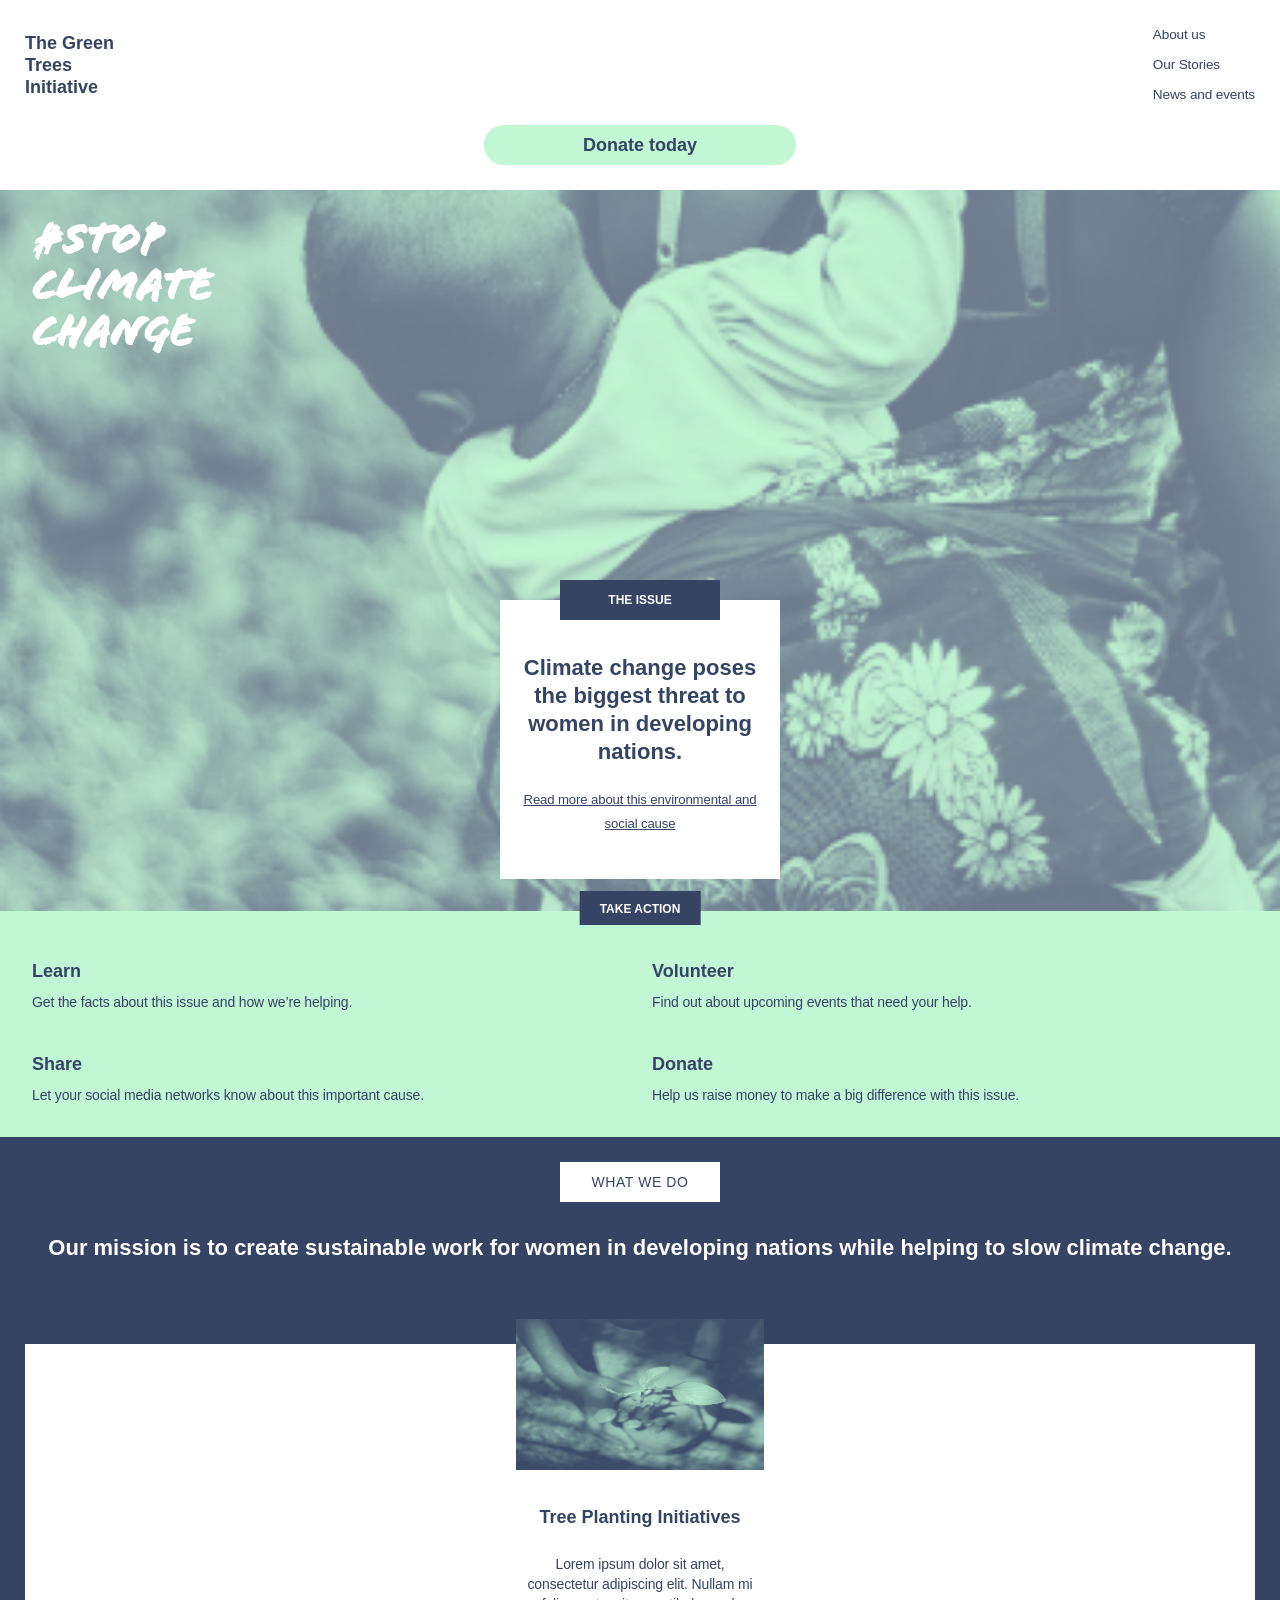
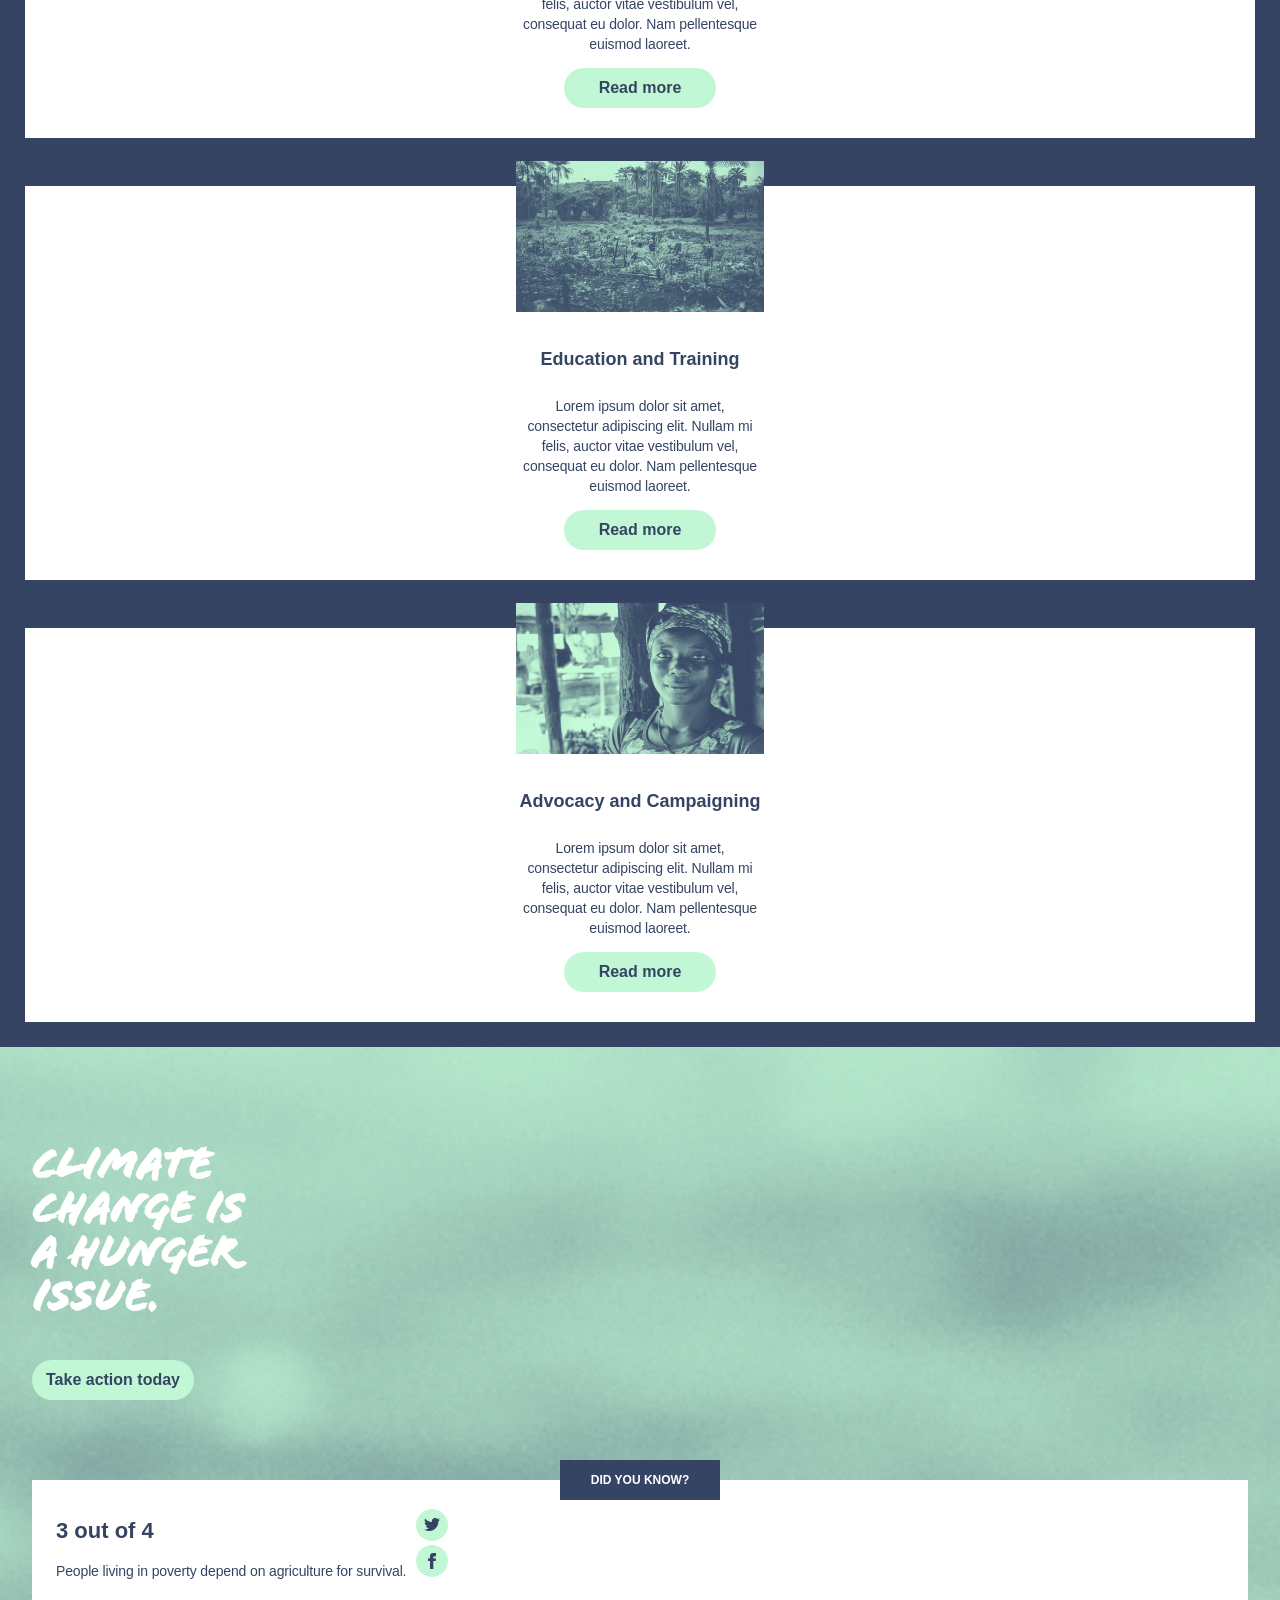
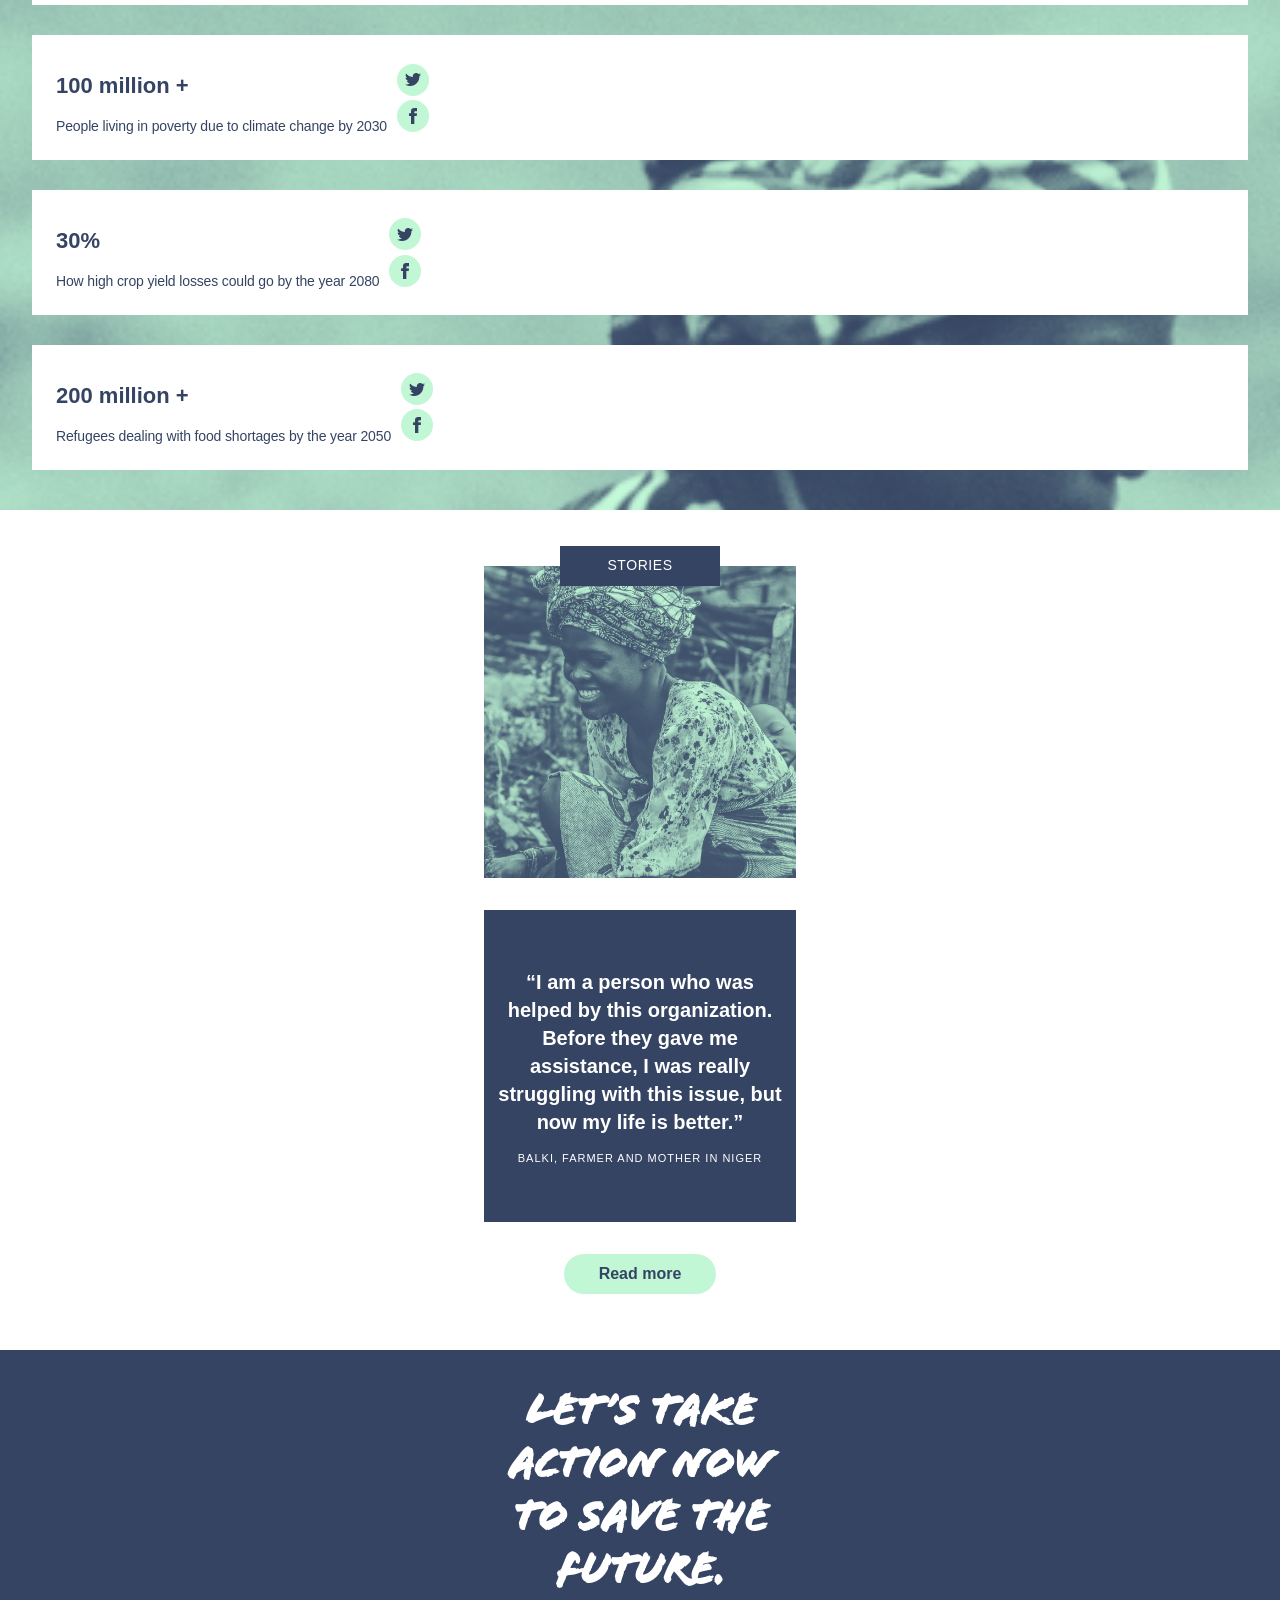
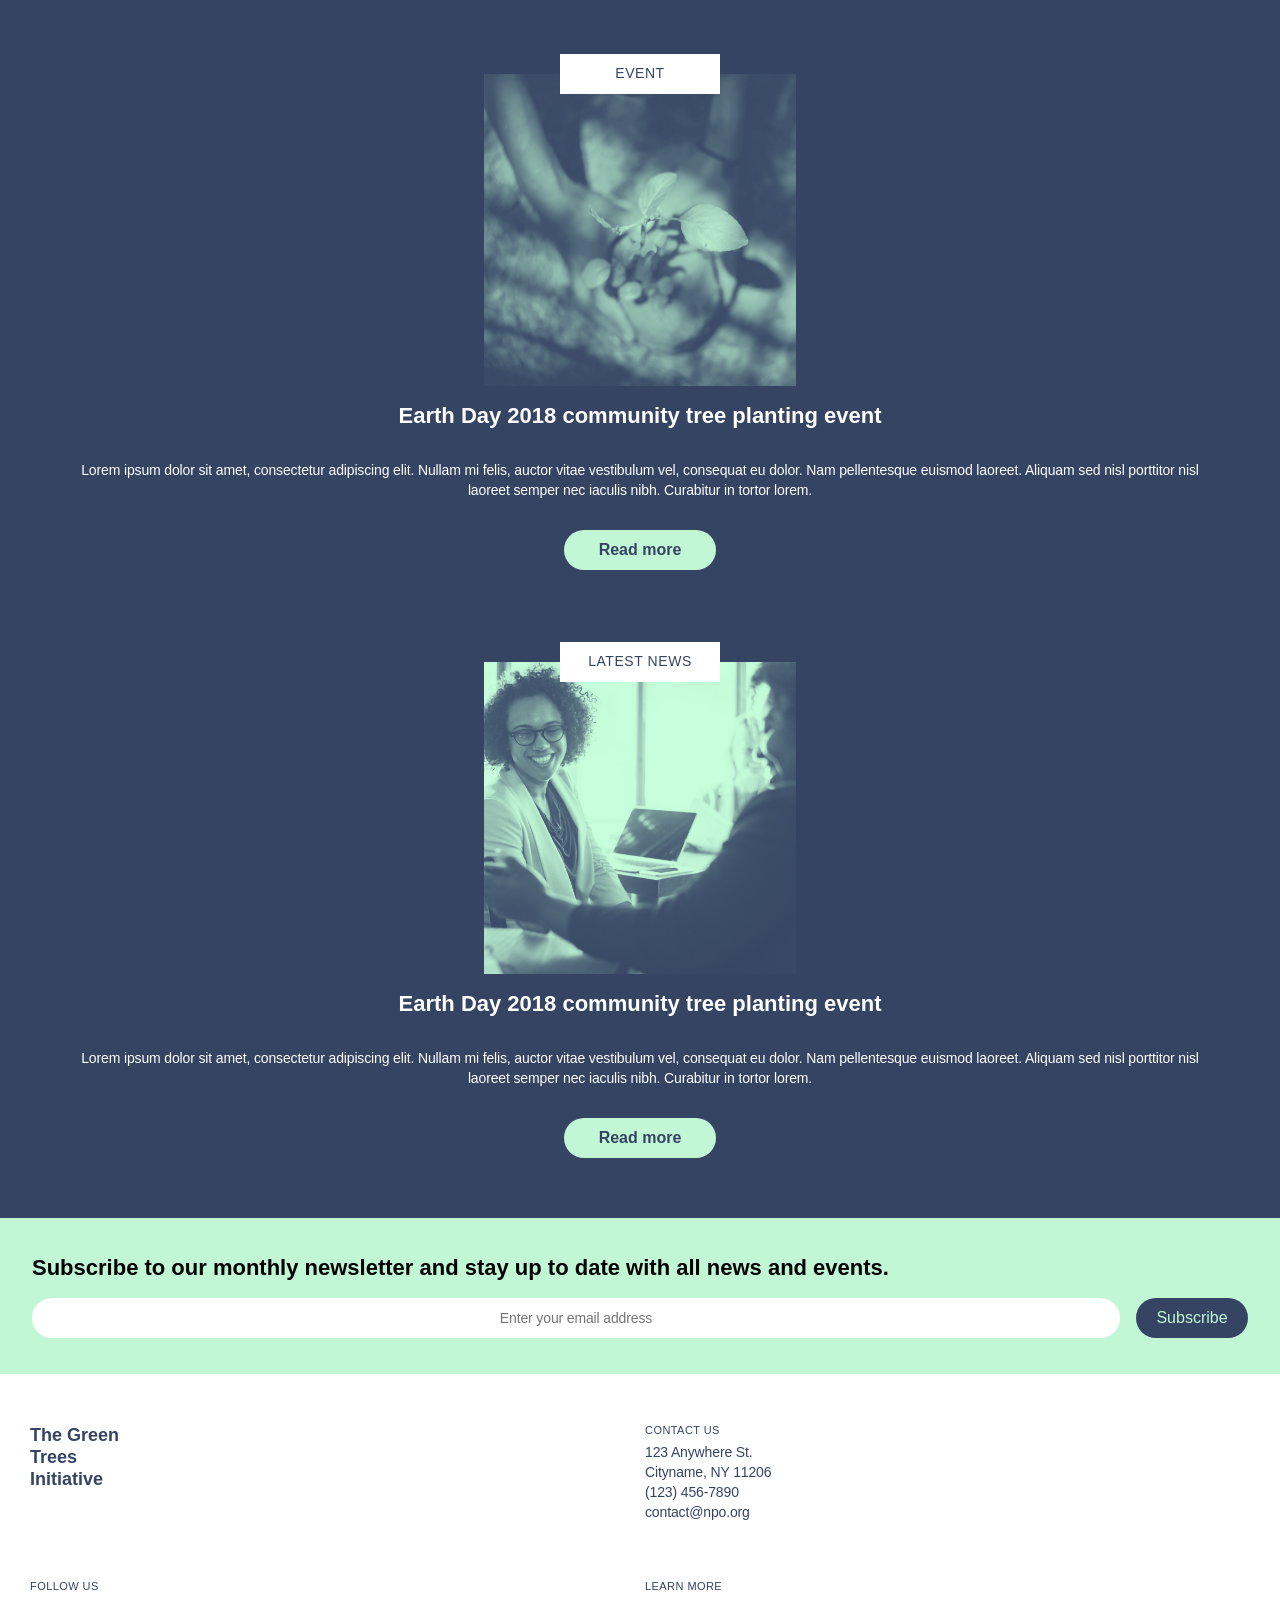
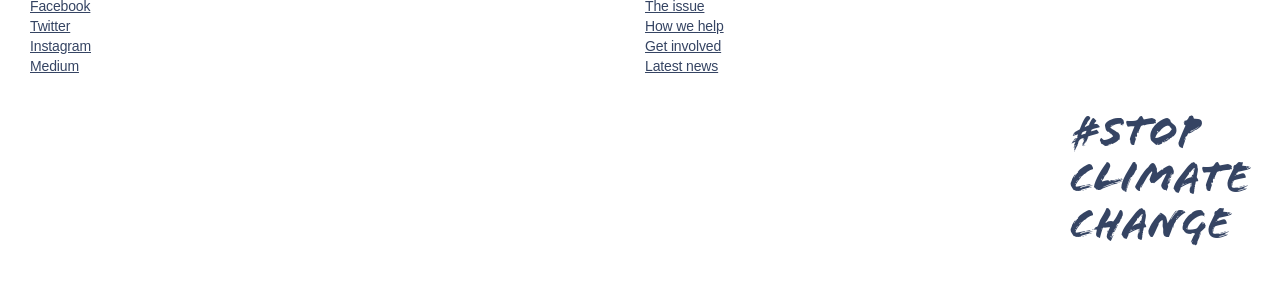
==== main.html @ 4a3a1cc7 "Green_intitative_project_till_tablet_version" ====
<!doctype html>
<html lang="en">
  <head>
    <meta charset="UTF-8" />
    <meta name="viewport" content="width=device-width, initial-scale=1.0" />
    <link rel="stylesheet" href="main.css" />
    <title>Document</title>
  </head>
  <body>
    <div class="page-container">
      <header class="navbar">
        <div class="top-row">
          <h1 class="logo-name">The Green Trees Initiative</h1>
          <nav class="links">
            <a class="nav-link">About us</a>
            <a class="nav-link">Our Stories</a>
            <a class="nav-link">News and events</a>
          </nav>
        </div>
        <button class="donate-btn">
          <span class="btn-text">Donate today</span>
        </button>
      </header>

      <section class="banner">
        <div class="banner-top">
          <h1 class="banner-title">#stop climate change</h1>
          <div class="banner-box">
            <div class="lable-1"><span class="lable-text">THE ISSUE</span></div>
            <h3 class="issue-title">
              Climate change poses the biggest threat to women in developing
              nations.
            </h3>
            <p class="issue-text">
              Read more about this environmental and social cause
            </p>
          </div>
        </div>
        <div class="banner-bottom">
          <div class="lable-2"><span class="lable-text">TAKE ACTION</span></div>
          <div class="action">
            <h3 class="action-title">Learn</h3>
            <p class="action-text">
              Get the facts about this issue and how we’re helping.
            </p>
          </div>
          <div class="action">
            <h3 class="action-title">Volunteer</h3>
            <p class="action-text">
              Find out about upcoming events that need your help.
            </p>
          </div>
          <div class="action">
            <h3 class="action-title">Share</h3>
            <p class="action-text">
              Let your social media networks know about this important cause.
            </p>
          </div>
          <div class="action">
            <h3 class="action-title">Donate</h3>
            <p class="action-text">
              Help us raise money to make a big difference with this issue.
            </p>
          </div>
        </div>
      </section>

      <section class="mission">
        <div class="lable-3">
          <span class="lable-text-3">WHAT WE DO</span>
        </div>
        <h1 class="mission-title">
          Our mission is to create sustainable work for women in developing
          nations while helping to slow climate change.
        </h1>
        <div class="intiate">
          <img
            class="intiate-img"
            alt="tree-planting-1"
            src="./assets/home/tree-planting@3x.png"
          />
          <div class="intiate-info">
            <h3 class="intiate-title">Tree Planting Initiatives</h3>
            <p class="intiate-text">
              Lorem ipsum dolor sit amet, consectetur adipiscing elit. Nullam mi
              felis, auctor vitae vestibulum vel, consequat eu dolor. Nam
              pellentesque euismod laoreet.
            </p>
            <button class="read-more-btn">
              <span class="read-more-txt">Read more</span>
            </button>
          </div>
        </div>
        <div class="intiate">
          <img
            class="intiate-img"
            alt="education-training"
            src="./assets/home/education-training@3x.png"
          />
          <div class="intiate-info">
            <h3 class="intiate-title">Education and Training</h3>
            <p class="intiate-text">
              Lorem ipsum dolor sit amet, consectetur adipiscing elit. Nullam mi
              felis, auctor vitae vestibulum vel, consequat eu dolor. Nam
              pellentesque euismod laoreet.
            </p>
            <button class="read-more-btn">
              <span class="read-more-txt">Read more</span>
            </button>
          </div>
        </div>
        <div class="intiate">
          <img
            class="intiate-img"
            alt="advocacy"
            src="./assets/home/advocacy@3x.png"
          />
          <div class="intiate-info">
            <h3 class="intiate-title">Advocacy and Campaigning</h3>
            <p class="intiate-text">
              Lorem ipsum dolor sit amet, consectetur adipiscing elit. Nullam mi
              felis, auctor vitae vestibulum vel, consequat eu dolor. Nam
              pellentesque euismod laoreet.
            </p>
            <button class="read-more-btn">
              <span class="read-more-txt">Read more</span>
            </button>
          </div>
        </div>
      </section>

      <section class="change">
        <div>
          <h1 class="change-title">Climate change Is a hunger issue.</h1>
          <button class="change-action-btn">
            <span class="change-action-btn-text">Take action today</span>
          </button>
        </div>
        <div class="change-lists">
          <div class="change-item">
            <div class="lable-1">
              <span class="lable-text">DID YOU KNOW?</span>
            </div>
            <div class="item-info">
              <h1 class="item-title">3 out of 4</h1>
              <p class="item-text">
                People living in poverty depend on agriculture for survival.
              </p>
            </div>
            <div class="social-media-links">
              <div class="media-icon">
                <img
                  alt="twitter"
                  src="./assets/home/iconmonstr-twitter-1@2x.png"
                />
              </div>

              <div class="media-icon">
                <img
                  alt="facebook"
                  src="./assets/home/iconmonstr-facebook-1@2x.png"
                />
              </div>
            </div>
          </div>
          <div class="change-item">
            <div class="item-info">
              <h1 class="item-title">100 million +</h1>
              <p class="item-text">
                People living in poverty due to climate change by 2030
              </p>
            </div>
            <div class="social-media-links">
              <div class="media-icon">
                <img
                  alt="twitter"
                  src="./assets/home/iconmonstr-twitter-1@2x.png"
                />
              </div>

              <div class="media-icon">
                <img
                  alt="facebook"
                  src="./assets/home/iconmonstr-facebook-1.png"
                />
              </div>
            </div>
          </div>
          <div class="change-item">
            <div class="item-info">
              <h1 class="item-title">30%</h1>
              <p class="item-text">
                How high crop yield losses could go by the year 2080
              </p>
            </div>
            <div class="social-media-links">
              <div class="media-icon">
                <img
                  alt="twitter"
                  src="./assets/home/iconmonstr-twitter-1@2x.png"
                />
              </div>

              <div class="media-icon">
                <img
                  alt="facebook"
                  src="./assets/home/iconmonstr-facebook-1@2x.png"
                />
              </div>
            </div>
          </div>
          <div class="change-item">
            <div class="item-info">
              <h1 class="item-title">200 million +</h1>
              <p class="item-text">
                Refugees dealing with food shortages by the year 2050
              </p>
            </div>
            <div class="social-media-links">
              <div class="media-icon">
                <img
                  alt="twitter"
                  src="./assets/home/iconmonstr-twitter-1@2x.png"
                />
              </div>

              <div class="media-icon">
                <img
                  alt="facebook"
                  src="./assets/home/iconmonstr-facebook-1@2x.png"
                />
              </div>
            </div>
          </div>
        </div>
      </section>

      <section class="story">
        <div class="story-image">
          <div class="story-lable">
            <span class="story-lable-text">STORIES</span>
          </div>

          <img  src="./assets/home/lady-baby.png" alt="lady baby" />
        </div>
        <div class="story-info">
          <h1 class="story-info-quote">
            “I am a person who was helped by this organization. Before they gave
            me assistance, I was really struggling with this issue, but now my
            life is better.”
          </h1>
          <p class="story-info-person">BALKI, FARMER AND MOTHER IN NIGER</p>
        </div>
        <button class="read-more-btn">
          <span class="read-more-txt">Read more</span>
        </button>
      </section>

      <section class="future">
        <h1 class="future-title">LET’S Take action now to save the future.</h1>
        <div class="future-item-1">
          <div class="future-image">
            <div class="future-lable">
              <span class="future-lable-text">EVENT</span>
            </div>
            <img src="./assets/home/tree-planting.png" alt="lady baby" />
          </div>

          <div class="future-item-info">
            <h1 class="future-item-title">
              Earth Day 2018 community tree planting event
            </h1>

            <p class="future-item-text">
              Lorem ipsum dolor sit amet, consectetur adipiscing elit. Nullam mi
              felis, auctor vitae vestibulum vel, consequat eu dolor. Nam
              pellentesque euismod laoreet. Aliquam sed nisl porttitor nisl
              laoreet semper nec iaculis nibh. Curabitur in tortor lorem.
            </p>

            <button class="read-more-btn">
              <span class="read-more-txt">Read more</span>
            </button>
          </div>
        </div>
        <div class="future-item-2">
          <div class="future-image">
            <div class="future-lable">
              <span class="future-lable-text">LATEST NEWS</span>
            </div>
            <img src="./assets/home/meeting.png" alt="lady baby" />
          </div>

          <div class="future-item-info">
            <h1 class="future-item-title">
              Earth Day 2018 community tree planting event
            </h1>

            <p class="future-item-text">
              Lorem ipsum dolor sit amet, consectetur adipiscing elit. Nullam mi
              felis, auctor vitae vestibulum vel, consequat eu dolor. Nam
              pellentesque euismod laoreet. Aliquam sed nisl porttitor nisl
              laoreet semper nec iaculis nibh. Curabitur in tortor lorem.
            </p>

            <button class="read-more-btn">
              <span class="read-more-txt">Read more</span>
            </button>
          </div>
        </div>
      </section>

      <section class="subscribe">
        <h1 class="subscribe-title">
          Subscribe to our monthly newsletter and stay up to date with all news
          and events.
        </h1>
        <div class="subscribe-section">
          <input
            type="email"
            placeholder="Enter your email address"
            class="subscribe-input"
          />
          <button class="subscribe-btn">
            <span class="subscribe-btn-txt">Subscribe</span>
          </button>
        </div>
      </section>
      <section class="footer">
        <div class="footer-items">
          <div class="footer-logo">
            <h1 class="logo-name">The Green Trees Initiative</h1>
          </div>

          <div class="contact-us">
            <p class="contact-us-title">CONTACT US</p>
            <ul class="contact-list">
              <li class="contact-item">123 Anywhere St.</li>
              <li class="contact-item">Cityname, NY 11206</li>
              <li class="contact-item">(123) 456-7890</li>
              <li class="contact-item">contact@npo.org</li>
            </ul>
          </div>

          <div class="follow-us">
            <h3 class="follow-us-title">FOLLOW US</h3>
            <div class="follow-us-links">
              <p class="follow-link">Facebook</p>
              <p class="follow-link">Twitter</p>
              <p class="follow-link">Instagram</p>
              <p class="follow-link">Medium</p>
            </div>
          </div>

          <div class="learn-more">
            <h3 class="learn-more-title">LEARN MORE</h3>
            <div class="learn-more-links">
              <p class="learn-more-link">The issue</p>
              <p class="learn-more-link">How we help</p>
              <p class="learn-more-link">Get involved</p>
              <p class="learn-more-link">Latest news</p>
            </div>
          </div>
        </div>

        <div class="footer-tagline">
          <h1 class="footer-tagline-text">#stop climate change</h1>
        </div>
      </section>
    </div>
  </body>
</html>
---- main.css ----
@font-face {
  font-family: Flood;
  src: url("./assets/Flood\ Std\ Regular.otf");
  font-display: swap;
}

body {
  margin: 0;
}
* {
  box-sizing: border-box;
}
.page-container {
  max-width: 1440px;
  width: 100%;
  margin: 0 auto;
}

.navbar {
  display: flex;
  flex-direction: column;
  padding: 25px;
}

.top-row {
  display: flex;
  justify-content: space-between;
  align-items: center;
  margin-bottom: 20px;
}

.links {
  display: flex;
  flex-direction: column;
  gap: 10px;
}

.nav-link {
  font-family: Helvetica;
  font-weight: 300;
  font-variant: normal;
  font-size: 0.85rem;
  color: #354463;
  line-height: 20px;
  letter-spacing: -0.14px;
}

.logo-name {
  font-style: normal;
  font-variant: normal;
  font-weight: bold;
  font-size: 1.125rem;
  line-height: 22px;
  font-family: Helvetica;
  color: #354463;
  width: 130px;
}

.donate-btn {
  background-color: #c1f7d5;
  border: none;
  border-radius: 100px;
  width: 100%;
  width: 312px;
  height: 40px;
  align-self: center;
}

.btn-text {
  font-family: Helvetica;
  color: #354463;
  font-weight: bold;
  font-size: 1.125rem;
}

.banner {
  display: flex;
  flex-direction: column;
}
.banner-top {
  background-image: url("./assets/home/annie-spratt-real.png");
  background-size: cover;
  background-position: center;
  background-repeat: no-repeat;
  display: flex;
  min-width: 320px;
  flex-direction: column;
  align-items: flex-start;
  padding-bottom: 2rem;
}

.banner-title {
  font-size: 2.75rem;
  font-family: Flood;
  color: #ffffff;
  line-height: 46px;
  margin: 2rem 0 0 2rem;
  width: 180px;
}

.banner-box {
  background-color: #ffffff;
  width: 280px;
  padding: 30px 20px;
  margin-top: 240px;
  align-self: center;
  position: relative;
  text-align: center;
}

.lable-1 {
  background-color: #354463;
  width: 160px;
  height: 40px;

  display: flex;
  justify-content: center;
  align-items: center;

  position: absolute;
  top: -20px;
  left: 50%;
  transform: translateX(-50%);
}

.lable-text {
  color: white;
  font-family: Helvetica;
  font-size: 0.75rem;
  font-weight: bold;
}

.issue-title {
  margin-top: 1.5rem;
  text-align: center;
  color: #354463;
  font-family: Helvetica;
  line-height: 28px;
  font-weight: bold;
  font-size: 1.375rem;
}

.issue-text {
  margin-top: 1rem;
  text-align: center;
  text-decoration: underline;
  color: #354463;
  letter-spacing: -0.14px;
  line-height: 24px;
  font-family: Helvetica;
  font-weight: lighter;
  font-size: 0.825rem;
}

.banner-bottom {
  background-color: #c1f7d5;
  display: flex;
  flex-wrap: wrap;
  position: relative;
  padding: 20px 20px;
}

.lable-2 {
  position: absolute;
  top: -20px;
  left: 50%;
  transform: translateX(-50%);
  background-color: #354463;
  color: white;
  padding: 8px 20px;
}

.action {
  width: 50%;
  padding: 12px;
  box-sizing: border-box;
}

.action-title {
  color: #354463;
  font-family: Helvetica;
  font-weight: bold;
  font-size: 1.125rem;
  margin-bottom: 10px;
}

.action-text {
  color: #354463;
  font-family: Helvetica;
  letter-spacing: -0.14px;
  line-height: 20px;
  font-size: 0.875rem;
  margin: 0;
}

.mission {
  background-color: #354463;
  display: flex;
  flex-direction: column;
  padding: 25px;
}

.lable-3 {
  background-color: #ffffff;
  width: 160px;
  height: 40px;
  display: flex;
  justify-content: center;
  align-items: center;
  align-self: center;
}
.lable-text-3 {
  color: #354463;
  font-size: 0.875rem;
  letter-spacing: 0.56px;
  line-height: 17px;
  font-family: Helvetica;
}
.mission-title {
  color: #ffffff;
  font-size: 1.375rem;
  line-height: 28px;
  text-align: center;
  margin-top: 2rem;
  padding-bottom: 1rem;
  font-family: Helvetica;
  font-weight: bold;
}

.intiate {
  position: relative;
  margin-top: 3rem;
}

.intiate-info {
  background-color: #ffffff;
  display: flex;
  flex-direction: column;
  justify-content: center;
  align-items: center;
  padding: 110px 20px 30px;
}

.intiate-img {
  width: 100%;
  width: 248px;
  height: 176px;
  position: absolute;
  padding-top: 25px;
  top: -50px;
  left: 50%;
  transform: translateX(-50%);
}

.intiate-title {
  font-family: Helvetica;
  font-weight: bold;
  font-size: 1.125rem;
  color: #354463;
  line-height: 10px;
  padding-top: 40px;
}

.intiate-text {
  font-family: Helvetica;
  letter-spacing: -0.14px;
  width: 240px;
  line-height: 20px;
  color: #354463;
  font-size: 0.875rem;
  text-align: center;
}

.read-more-btn {
  background-color: #c1f7d5;
  border: none;
  border-radius: 100px;
  width: 152px;
  height: 40px;
}

.read-more-txt {
  color: #354463;
  font-family: Helvetica;
  font-weight: bold;
  font-size: 1rem;
  line-height: 20px;
}

.change {
  background-image: url("./assets/home/Did\ you\ know\ real.png");
  background-size: cover;
  background-repeat: no-repeat;
  background-origin: padding-box;
  min-width: 320px;
  display: flex;
  flex-direction: column;
  padding-top: 64px;
  padding-left: 32px;
  padding-right: 32px;
  padding-bottom: 40px;
}

.change-title {
  font-family: Flood;
  color: #ffffff;
  font-size: 2.75rem;
  line-height: 44px;
  width: 230px;
}

.change-action-btn {
  background-color: #c1f7d5;
  border: none;
  border-radius: 100px;
  width: 162px;
  height: 40px;
}

.change-action-btn-text {
  color: #354463;
  font-family: Helvetica;
  font-weight: bold;
  font-size: 1rem;
  line-height: 20px;
}

.change-lists {
  display: flex;
  flex-direction: column;
  gap: 30px;
  margin-top: 5rem;
}

.change-item {
  display: flex;
  position: relative;
  background-color: #ffffff;
  padding: 24px;
  gap: 10px;
}

.item-info {
  display: flex;
  flex-direction: column;
  gap: 0.5rem;
  justify-content: flex-start;
}

.item-title {
  margin-top: 0.8rem;
  margin-bottom: 0.5rem;
  color: #354463;
  font-size: 1.375rem;
  font-weight: bold;
  line-height: 28px;
  font-family: Helvetica;
}

.item-text {
  margin: 0;
  color: #354463;
  font-family: Helvetica;
  font-weight: 100;
  letter-spacing: -0.14px;
  line-height: 20px;
  font-size: 0.875rem;
}

.social-media-links {
  display: flex;
  flex-direction: column;
  justify-content: space-evenly;
}

.media-icon {
  width: 2rem;
  height: 2rem;
  background: #c1f7d5;
  display: flex;
  justify-content: center;
  align-items: center;
  border-radius: 100%;
}

.media-icon img {
  width: 1rem;
  height: 1rem;
  object-fit: contain;
}

.story {
  padding: 56px 32px;
  display: flex;
  flex-direction: column;
  align-items: center;
  gap: 2rem;
}

.story-image {
  width: 312px;
  height: 312px;
  position: relative;
}

.story-image img {
  width: 100%;
  height: 100%;
  object-fit: cover;
  display: block;
}

.story-lable {
  background-color: #354463;
  width: 160px;
  height: 40px;

  display: flex;
  justify-content: center;
  align-items: center;

  position: absolute;
  top: -20px;
  left: 50%;
  transform: translateX(-50%);
}

.story-lable-text {
  color: white;
  font-family: Helvetica;
  font-size: 0.875rem;
  letter-spacing: 0.56px;
  line-height: 17px;
}

.story-info {
  width: 312px;
  height: 312px;
  background: #354463;

  display: flex;
  flex-direction: column;
  justify-content: center;
  align-items: center;
  text-align: center;
  padding: 10px;
  box-sizing: border-box;
}

.story-info-quote {
  color: white;
  font-family: Helvetica;
  font-size: 1.25rem;
  line-height: 28px;
  margin: 0 0 1rem 0;
}

.story-info-person {
  color: #ffffff;
  font-family: Helvetica;
  font-size: 0.6875rem;
  letter-spacing: 1px;
  margin: 0;
}

.future {
  background-color: #354463;
  display: flex;
  flex-direction: column;
  align-items: center;
  gap: 2rem;
  padding: 40px 20px;
}

.future-title {
  margin: 0;
  text-transform: uppercase;
  color: #ffffff;
  font-size: 2.75rem;
  text-align: center;
  font-family: Flood;
  width: 312px;
}

.future-image {
  width: 312px;
  height: 312px;
  position: relative;
}

.future-image img {
  width: 100%;
  height: 100%;
  object-fit: cover;
  display: block;
}

.future-lable {
  background-color: #ffffff;
  width: 160px;
  height: 40px;

  display: flex;
  justify-content: center;
  align-items: center;

  position: absolute;
  top: -20px;
  left: 50%;
  transform: translateX(-50%);
}

.future-lable-text {
  color: #354463;
  font-family: Helvetica;
  font-size: 0.875rem;
  letter-spacing: 0.56px;
  line-height: 17px;
}

.future-item-1 {
  display: flex;
  flex-direction: column;
  gap: 1rem;
  align-items: center;
  margin-bottom: 20px;
  padding-top: 40px;
}
.future-item-2 {
  display: flex;
  flex-direction: column;
  gap: 1rem;
  align-items: center;
  margin-bottom: 20px;
  padding-top: 40px;
}

.future-item-title {
  margin: 0;
  text-align: center;
  font-size: 1.375rem;
  color: #ffffff;
  font-weight: bold;
  line-height: 28px;
  padding-left: 30px;
  font-family: Helvetica;
  padding-right: 30px;
}
.future-item-text {
  color: #ffffff;
  letter-spacing: -0.14px;
  font-size: 0.875rem;
  line-height: 20px;
  padding-left: 40px;
  padding-right: 40px;
  font-family: Helvetica;
  text-align: center;
}
.future-item-info {
  display: flex;
  flex-direction: column;
  gap: 1rem;
  align-items: center;
}

.subscribe {
  background-color: #c1f7d5;
  display: flex;
  flex-direction: column;
  gap: 1rem;
  padding: 36px 32px;
}
.subscribe-title {
  margin: 0;
  text-align: left;
  font-family: Helvetica;
  font-size: 1.375rem;
  line-height: 28px;
  font-weight: bold;
}

.subscribe-section {
  display: flex;
  gap: 1rem;
  justify-content: flex-start;
}

.subscribe-input {
  border: none;
  flex: 1;
  min-width: 150px;
  height: 40px;
  border-radius: 100px;
  text-align: center;
  font-family: Helvetica;
  font-size: 0.875rem;
  letter-spacing: -0.14px;
  line-height: 20px;
}

.subscribe-btn {
  border: none;
  width: 112px;
  height: 40px;
  border-radius: 100px;
  background-color: #354463;
}
.subscribe-btn-txt {
  color: #c1f7d5;
  font-size: 1rem;
  font-family: Helvetica;
  line-height: 19px;
}

.footer {
  padding: 50px 30px;
  display: flex;
  flex-direction: column;
  gap: 30px;
}

.footer-items {
  display: flex;
  flex-wrap: wrap;
  gap: 30px 25px;
}

.footer-items > div {
  width: calc(50% - 20px);
}

.logo-name {
  margin: 0;
  font-size: 1.125rem;
  font-family: Helvetica;
  font-size: 1.125rem;
  width: 120px;
}

.contact-us {
  display: flex;
  flex-direction: column;
  align-items: flex-start;
  margin-bottom: 30px;
}
.footer-logo {
  margin-bottom: 30px;
}

.contact-us-title {
  margin: 0;
  font-size: 0.6875rem;
  letter-spacing: 0.44px;
  line-height: 13px;
  color: #354463;
  font-family: Helvetica;
}

.contact-list {
  list-style: none;
  padding: 0;
  margin: 8px 0 0 0;
  display: flex;
  flex-direction: column;
  gap: 5px;
}

.contact-item {
  font-family: Helvetica;
  font-size: 0.875rem;
  color: #354463;
  letter-spacing: -0.14px;
  line-height: 15px;
  font-weight: lighter;
}

.follow-us {
  display: flex;
  flex-direction: column;
  gap: 6px;
}

.follow-us-title {
  margin: 0;
  font-size: 0.6875rem;
  letter-spacing: 0.44px;
  line-height: 13px;
  color: #354463;
  font-family: Helvetica;
  font-weight: normal;
}

.follow-us-links {
  display: flex;
  flex-direction: column;
  gap: 5px;
}
.follow-link {
  margin: 0;
  text-decoration: underline;
  font-weight: 300;
  letter-spacing: -0.14px;
  line-height: 15px;
  font-family: Helvetica;
  font-size: 0.875rem;
  color: #354463;
}

.footer-small-title {
  margin: 0;
  font-size: 0.9rem;
}

.learn-more {
  display: flex;
  flex-direction: column;
  gap: 6px;
}

.learn-more-title {
  margin: 0;
  font-family: Helvetica;
  font-weight: normal;
  font-size: 0.6875rem;
  color: #354463;
  letter-spacing: 0.44px;
  line-height: 13px;
}

.learn-more-links {
  display: flex;
  flex-direction: column;
  gap: 5px;
}

.learn-more-link {
  margin: 0;
  text-decoration: underline;
  font-size: 0.875rem;
  font-family: Helvetica;
  font-weight: 300;
  color: #354463;
  letter-spacing: -0.14px;
  line-height: 15px;
}

.footer-tagline {
  margin-top: 10px;
  width: 180px;
  display: flex;
  align-self: flex-end;
}

.footer-tagline-text {
  font-family: Flood;
  margin: 0;
  font-size: 2.75rem;
  font-weight: normal;
  line-height: 46px;
  color: #354463;
}

/* tablet view media query */

@media (min-width: 480px) and (max-width: 1023px) {
  .navbar {
    flex-direction: row;
    align-items: center;
    justify-content: space-between;
    padding-bottom: 10px;
    padding-top: 20px;
  }
  .top-row {
    display: flex;
    flex-direction: column;
    align-items: flex-start;
    gap: 10px;
    margin-bottom: 10px;
    margin-left: 20px;
  }
  .links {
    flex-direction: row;
    gap: 20px;
  }
  .nav-link{
    font-size: 1rem;
    line-height: 20px;
    letter-spacing: -0.14px;
  }
  .logo-name {
    min-width: 150px;
    line-height: 28px;
    font-size: 1.17rem;
  }
  .donate-btn {
    max-width: 160px;
    height: 48px;
  }
  .banner-top {
    background-image: url("./assets/home/annie-spratt-135307-unsplash-tablet.png");
  }
  .banner-box {
    margin-top: 130px;
    width: 600px;
    margin-bottom: 60px;
  }
  .banner-title {
    margin-top: 80px;
    margin-left: 4rem;
  }
  .issue-title {
    font-size: 2rem;
    text-align: left;
    line-height: 46px;
    max-width: 420px;
    padding-left: 30px;
  }
  .lable-1 {
    left: 20%;
  }
  .issue-text {
    text-align: left;
    padding-left: 30px;
    font-size: 1rem;
  }
  .banner-bottom {
    padding-top: 40px;
    padding-bottom: 40px;
    padding-left: 40px;
    padding-right: 0;
  }
  .action-title {
    font-size: 1.4rem;
    line-height: 28px;
  }
  .action-text {
    font-size: 1rem;
    letter-spacing: -0.16px;
    line-height: 24px;
    max-width: 240px;
  }
  .lable-2 {
    padding: 14px 35px;
    left: 46%;
  }

  .mission {
    padding: 40px;
  }
  .lable-3 {
    text-align: left;
    align-self: flex-start;
  }
  .mission-title {
    font-size: 2.1rem;
    text-align: left;
    max-width: 640px;
    line-height: 46px;
    margin-bottom: 70px;
  }
  .intiate {
    position: relative;
    display: flex;
    align-items: flex-start;
    padding: 0 40px 40px 40px;
    background-color: #ffffff;
    margin-top: 0;
    margin-bottom: 50px;
  }

  .intiate-img {
    width: 288px;
    height: 200px;
    position: absolute;
    top: -50px;
    left: 25%;
  }

  .intiate-info {
    flex-direction: column;
    align-items: flex-start;
    justify-content: flex-start;
    text-align: left;
    padding: 0 40px 30px 320px;
  }
  .intiate-title {
    padding-top: 10px;
    align-self: flex-start;
    font-size: 1.375rem;
    line-height: 28px;
    width: 144px;
    margin-bottom: 0px;
  }
  .intiate-text {
    text-align: left;
    font-size: 1rem;
    letter-spacing: -0.16px;
    line-height: 24px;
    font-weight: lighter;
  }
  .intiate .read-more-btn {
    position: absolute;
    left: 165px;
    top: 185px;
    width: 156px;
    margin-top: 10px;
  }
  .read-more-txt {
    font-size: 1.125rem;
    line-height: 22px;
  }
  .change {
    background-image: url("./assets/home/Did\ you\ know\ background-tablet.png");
    flex-direction: row;
    display: flex;
    flex-direction: row;
    align-items: flex-start;
    gap: 40px;
    padding-left: 40px;
  }

  .change > div:first-child {
    flex: 1;
  }

  .change-lists {
    flex: 1.5;
    margin-top: 0;
  }

  .change-item .lable-1 {
    top: -20px;
    left: 24%;
  }
  .item-title {
    font-size: 2rem;
    line-height: 20px;
  }
  .item-text {
    letter-spacing: -0.16px;
    font-size: 1rem;
    line-height: 24px;
    font-weight: lighter;
  }
  .story-image {
    width: 576px;
    height: 568px;
    position: relative;
  }
  .story-lable {
    left: 25%;
  }
  .story {
    position: relative;
    margin-bottom: 300px;
  }

  .story-info {
    width: 576px;
    height: 287px;
    position: absolute;
    top: 560px;
    left: 150px;
    padding: 20px 40px 40px 40px;
  }
  .story .read-more-btn {
    position: absolute;
    top: 870px;
    left: 150px;
  }
  .story-info-quote {
    text-align: left;
  }
  .story-info-person {
    align-self: flex-start;
    font-size: 0.875rem;
  }

  .future{
    padding-top: 50px ;
  }
  .future-title {
    width: 518px;
    align-self:flex-start;
    text-align: left;
  }

  .future-item-1 {
    flex-direction: row;
    padding-top: 0;
  }

  .future-image {
    flex: 0 0 320px;
    height: 320px;
    position: relative;
  }
  .future-lable {
    position: absolute;
    top: -20px;
    left: 450px;
  }

  .future-item-info {
    flex: 1;
    max-width: 500px;
    position: relative;
    padding-top: 40px;
  }

  .future-item-2 {
    flex-direction: row-reverse;
    padding-top: 0;
  }
  .future-item-2 .future-lable {
    left: auto;
    right: 450px;
  }
  .future-item-title{
    text-align: left;
    font-size: 1.75rem;
    line-height: 36px;
    margin-top: 80px;
    padding-left: 35px;
  }
  .future-item-text{
    text-align: left;
    font-size: 1rem;
    letter-spacing: -0.16px;
    line-height: 24px;
  }
  .future-item-info .read-more-btn{
    align-self: flex-start;
    margin-left: 40px;

  }
}
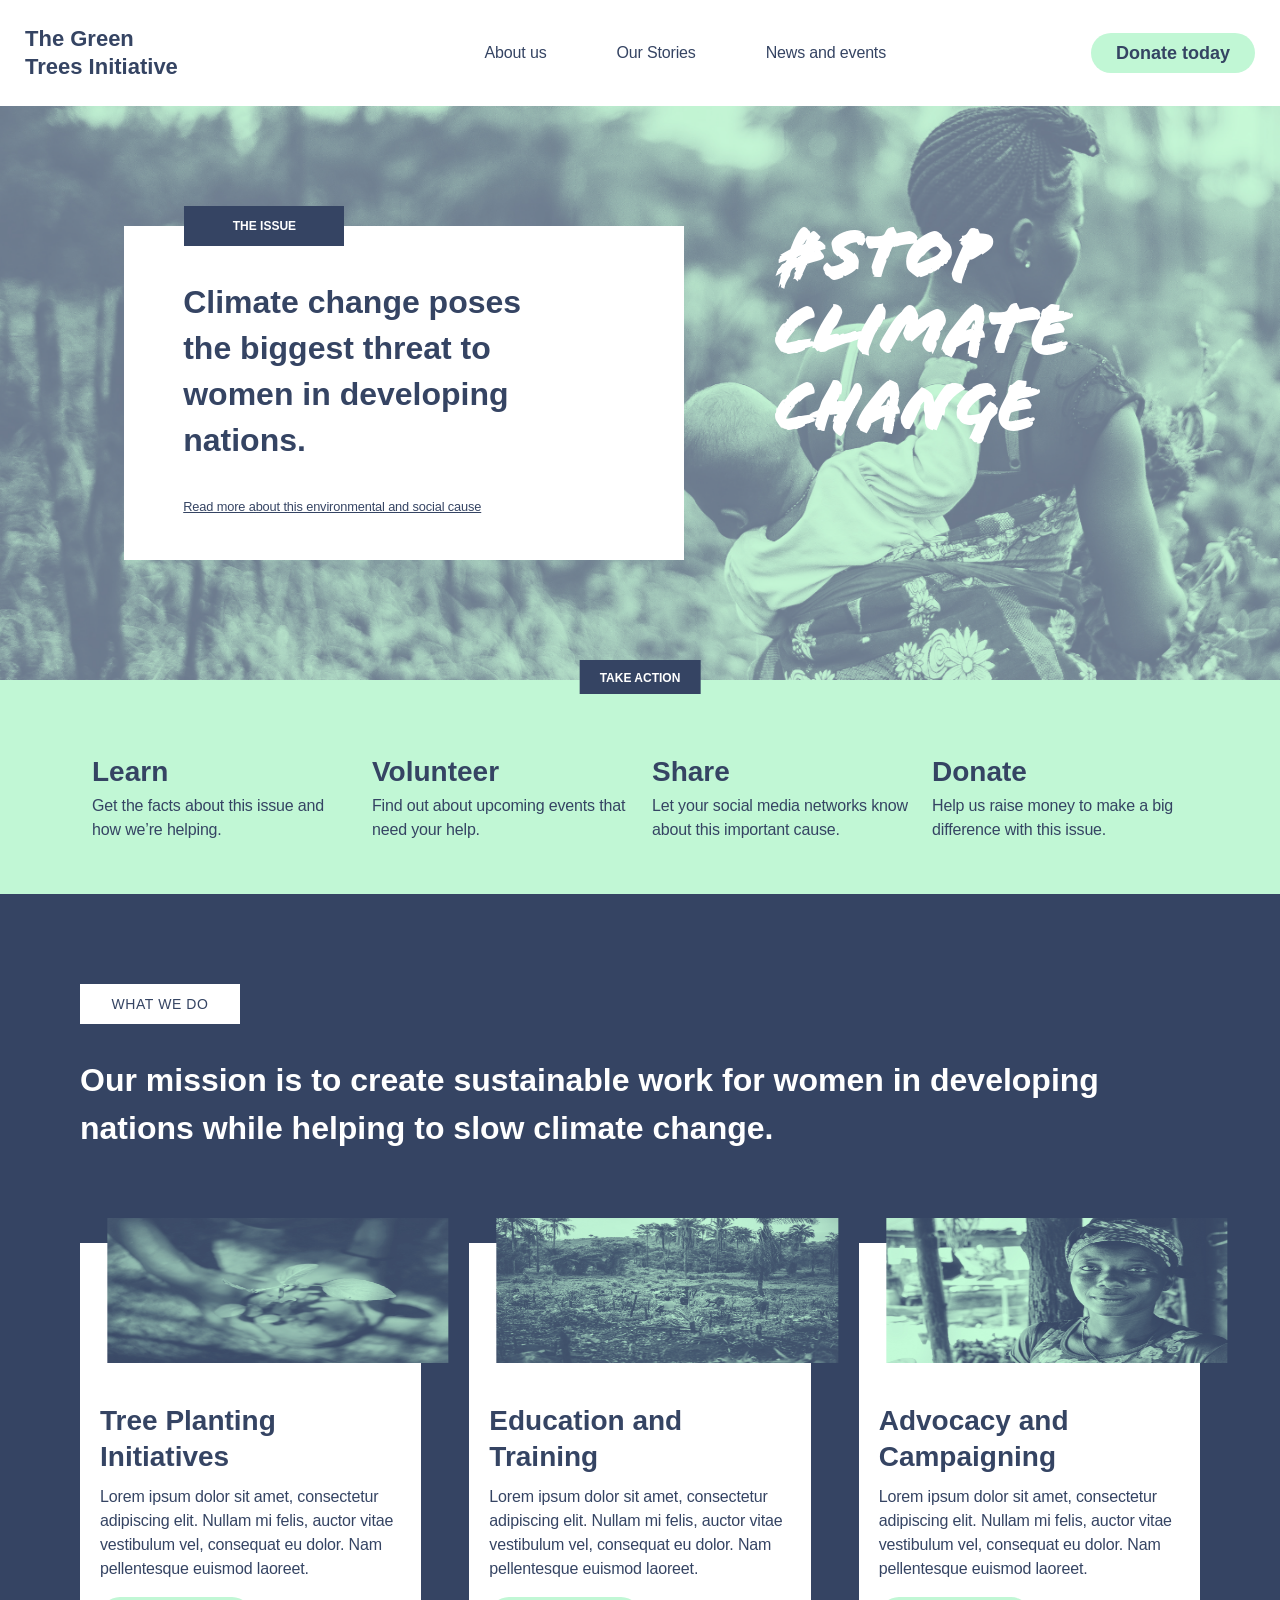
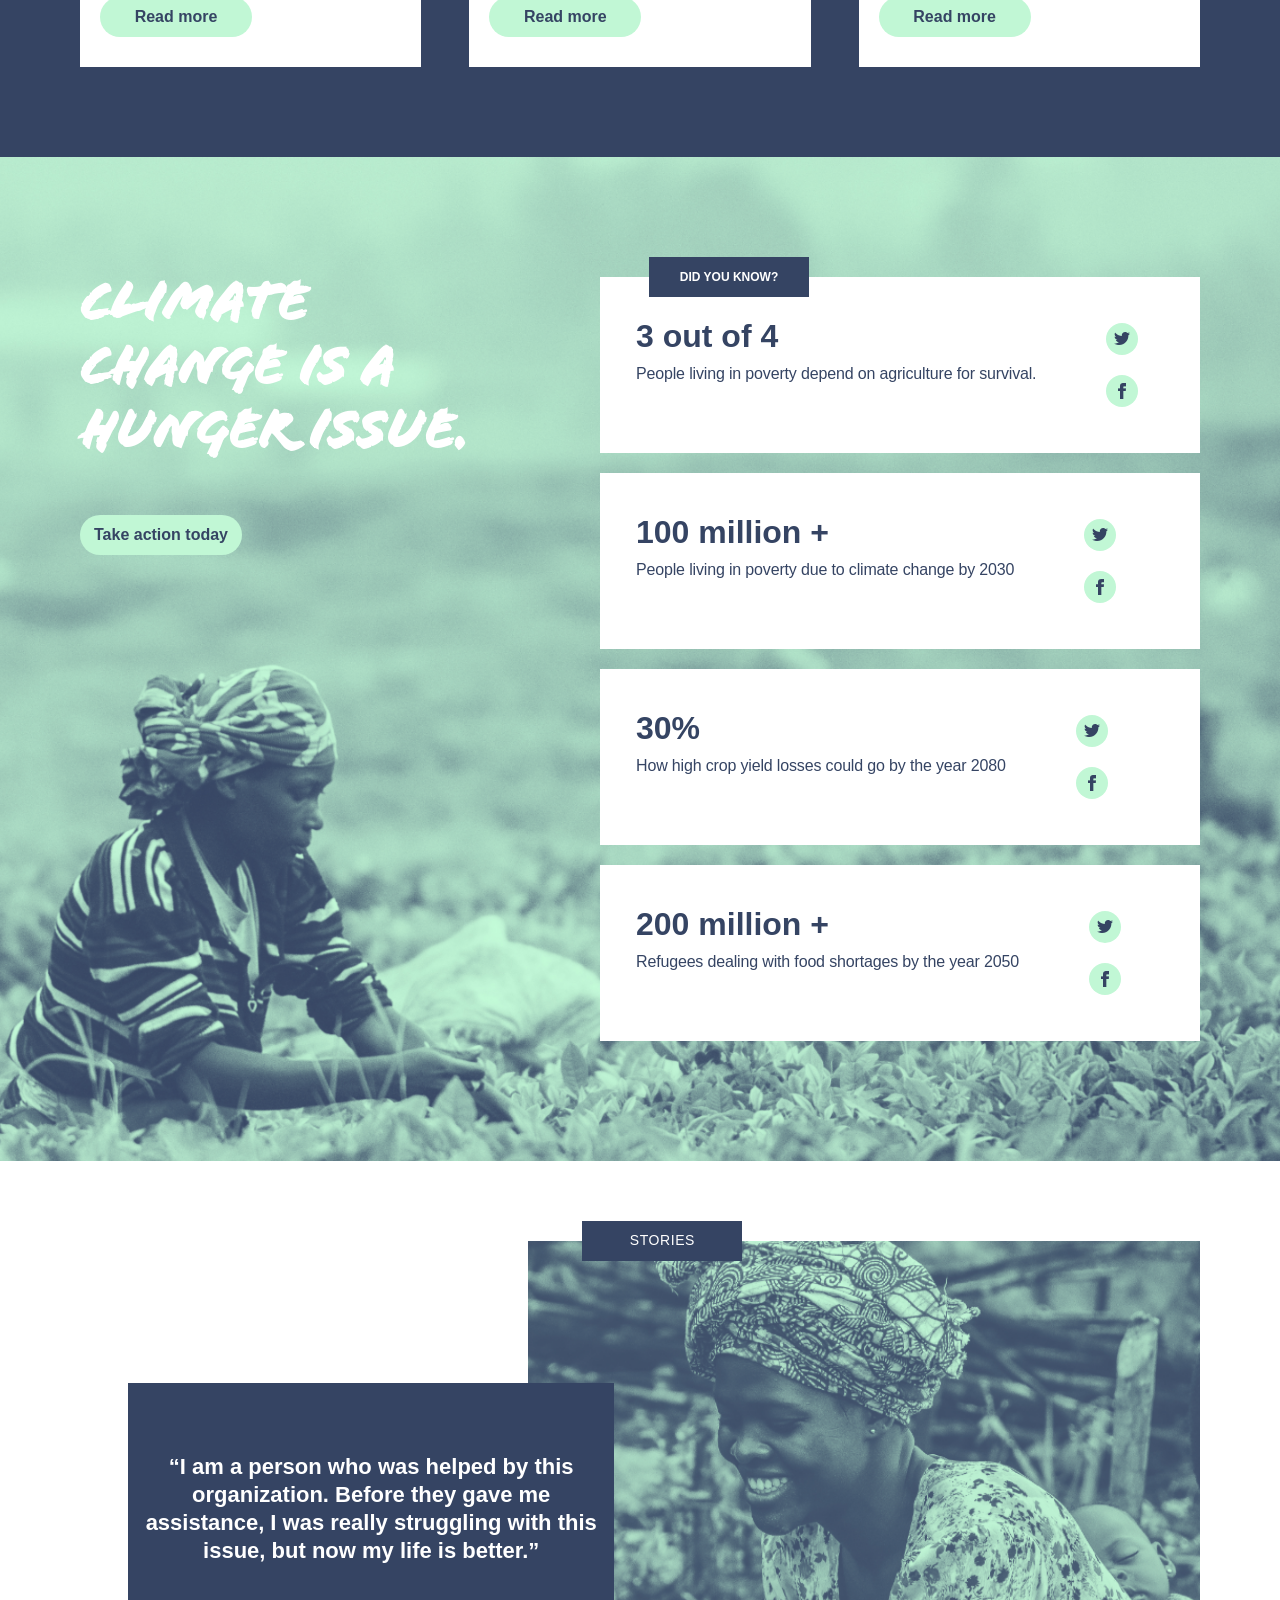
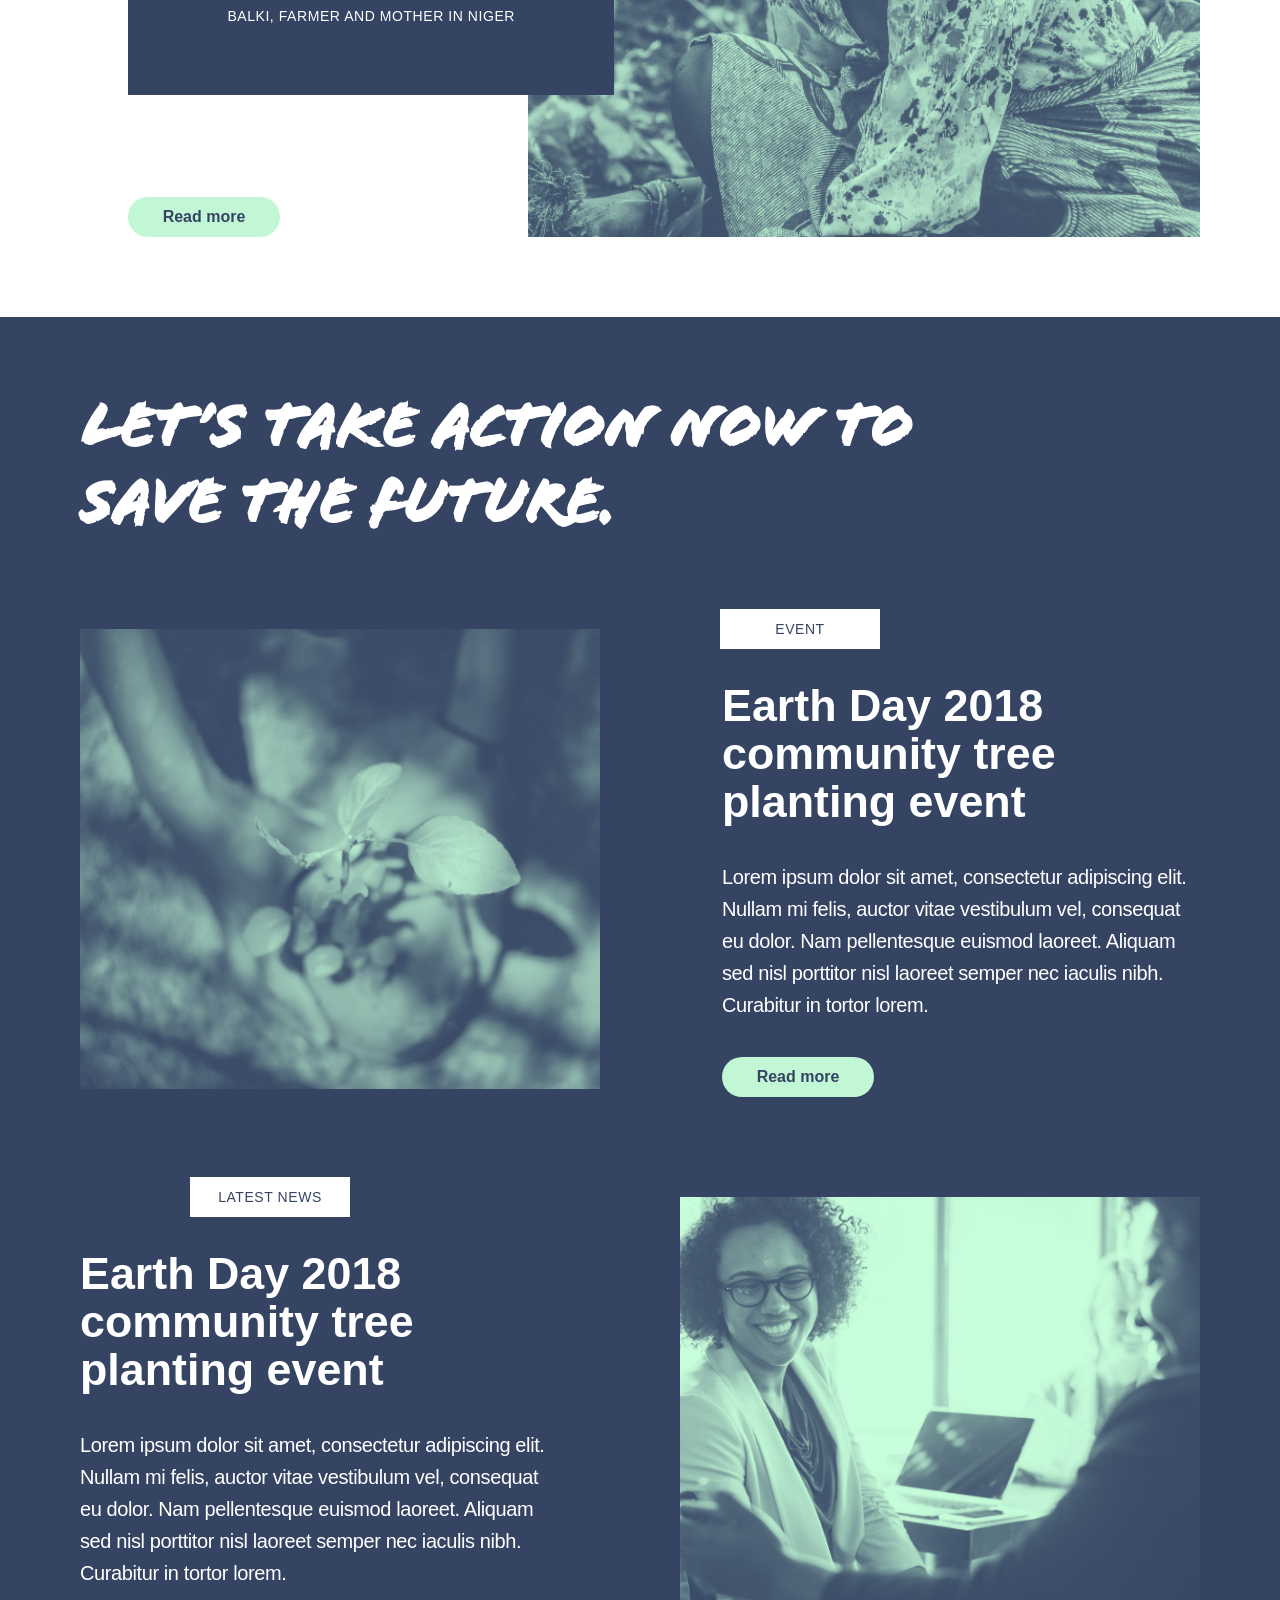
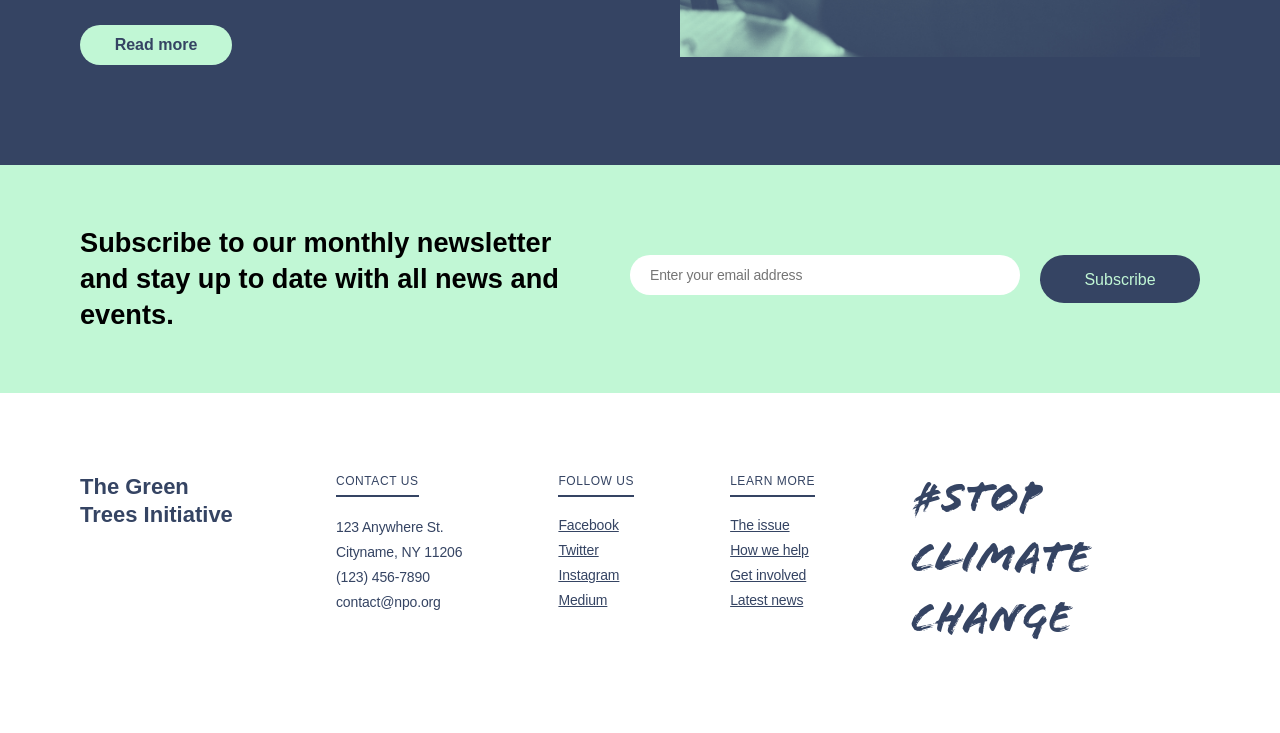
==== commit bd569220: "desktop version completed" ====
--- a/main.html
+++ b/main.html
@@ -17,7 +17,10 @@
             <a class="nav-link">News and events</a>
           </nav>
         </div>
-        <button class="donate-btn">
+        <button
+          onclick="window.location.href = 'donations.html'"
+          class="donate-btn"
+        >
           <span class="btn-text">Donate today</span>
         </button>
       </header>
@@ -73,58 +76,60 @@
           Our mission is to create sustainable work for women in developing
           nations while helping to slow climate change.
         </h1>
-        <div class="intiate">
-          <img
-            class="intiate-img"
-            alt="tree-planting-1"
-            src="./assets/home/tree-planting@3x.png"
-          />
-          <div class="intiate-info">
-            <h3 class="intiate-title">Tree Planting Initiatives</h3>
-            <p class="intiate-text">
-              Lorem ipsum dolor sit amet, consectetur adipiscing elit. Nullam mi
-              felis, auctor vitae vestibulum vel, consequat eu dolor. Nam
-              pellentesque euismod laoreet.
-            </p>
-            <button class="read-more-btn">
-              <span class="read-more-txt">Read more</span>
-            </button>
-          </div>
-        </div>
-        <div class="intiate">
-          <img
-            class="intiate-img"
-            alt="education-training"
-            src="./assets/home/education-training@3x.png"
-          />
-          <div class="intiate-info">
-            <h3 class="intiate-title">Education and Training</h3>
-            <p class="intiate-text">
-              Lorem ipsum dolor sit amet, consectetur adipiscing elit. Nullam mi
-              felis, auctor vitae vestibulum vel, consequat eu dolor. Nam
-              pellentesque euismod laoreet.
-            </p>
-            <button class="read-more-btn">
-              <span class="read-more-txt">Read more</span>
-            </button>
-          </div>
-        </div>
-        <div class="intiate">
-          <img
-            class="intiate-img"
-            alt="advocacy"
-            src="./assets/home/advocacy@3x.png"
-          />
-          <div class="intiate-info">
-            <h3 class="intiate-title">Advocacy and Campaigning</h3>
-            <p class="intiate-text">
-              Lorem ipsum dolor sit amet, consectetur adipiscing elit. Nullam mi
-              felis, auctor vitae vestibulum vel, consequat eu dolor. Nam
-              pellentesque euismod laoreet.
-            </p>
-            <button class="read-more-btn">
-              <span class="read-more-txt">Read more</span>
-            </button>
+        <div class="intiate-list">
+          <div class="intiate">
+            <img
+              class="intiate-img"
+              alt="tree-planting-1"
+              src="./assets/home/tree-planting@3x.png"
+            />
+            <div class="intiate-info">
+              <h3 class="intiate-title">Tree Planting Initiatives</h3>
+              <p class="intiate-text">
+                Lorem ipsum dolor sit amet, consectetur adipiscing elit. Nullam
+                mi felis, auctor vitae vestibulum vel, consequat eu dolor. Nam
+                pellentesque euismod laoreet.
+              </p>
+              <button class="read-more-btn">
+                <span class="read-more-txt">Read more</span>
+              </button>
+            </div>
+          </div>
+          <div class="intiate">
+            <img
+              class="intiate-img"
+              alt="education-training"
+              src="./assets/home/education-training@3x.png"
+            />
+            <div class="intiate-info">
+              <h3 class="intiate-title">Education and Training</h3>
+              <p class="intiate-text">
+                Lorem ipsum dolor sit amet, consectetur adipiscing elit. Nullam
+                mi felis, auctor vitae vestibulum vel, consequat eu dolor. Nam
+                pellentesque euismod laoreet.
+              </p>
+              <button class="read-more-btn">
+                <span class="read-more-txt">Read more</span>
+              </button>
+            </div>
+          </div>
+          <div class="intiate">
+            <img
+              class="intiate-img"
+              alt="advocacy"
+              src="./assets/home/advocacy@3x.png"
+            />
+            <div class="intiate-info">
+              <h3 class="intiate-title">Advocacy and Campaigning</h3>
+              <p class="intiate-text">
+                Lorem ipsum dolor sit amet, consectetur adipiscing elit. Nullam
+                mi felis, auctor vitae vestibulum vel, consequat eu dolor. Nam
+                pellentesque euismod laoreet.
+              </p>
+              <button class="read-more-btn">
+                <span class="read-more-txt">Read more</span>
+              </button>
+            </div>
           </div>
         </div>
       </section>
@@ -241,7 +246,7 @@
             <span class="story-lable-text">STORIES</span>
           </div>
 
-          <img  src="./assets/home/lady-baby.png" alt="lady baby" />
+          <img src="./assets/home/lady-baby.png" alt="lady baby" />
         </div>
         <div class="story-info">
           <h1 class="story-info-quote">
@@ -361,10 +366,9 @@
               <p class="learn-more-link">Latest news</p>
             </div>
           </div>
-        </div>
-
-        <div class="footer-tagline">
-          <h1 class="footer-tagline-text">#stop climate change</h1>
+          <div class="footer-tagline">
+            <h1 class="footer-tagline-text">#stop climate change</h1>
+          </div>
         </div>
       </section>
     </div>
--- a/main.css
+++ b/main.css
@@ -1,7 +1,6 @@
 @font-face {
   font-family: Flood;
   src: url("./assets/Flood\ Std\ Regular.otf");
-  font-display: swap;
 }
 
 body {
@@ -243,7 +242,6 @@
 
 .intiate-img {
   width: 100%;
-  width: 248px;
   height: 176px;
   position: absolute;
   padding-top: 25px;
@@ -306,7 +304,6 @@
   color: #ffffff;
   font-size: 2.75rem;
   line-height: 44px;
-  width: 230px;
 }
 
 .change-action-btn {
@@ -620,13 +617,9 @@
 }
 
 .footer-items {
-  display: flex;
-  flex-wrap: wrap;
+  display: grid;
+  grid-template-columns: 1fr 1fr;
   gap: 30px 25px;
-}
-
-.footer-items > div {
-  width: calc(50% - 20px);
 }
 
 .logo-name {
@@ -745,15 +738,16 @@
 }
 
 .footer-tagline {
-  margin-top: 10px;
+  grid-column: 2;
+  justify-self: end;
   width: 180px;
-  display: flex;
-  align-self: flex-end;
+  margin-top: 30px;
 }
 
 .footer-tagline-text {
   font-family: Flood;
   margin: 0;
+
   font-size: 2.75rem;
   font-weight: normal;
   line-height: 46px;
@@ -782,7 +776,7 @@
     flex-direction: row;
     gap: 20px;
   }
-  .nav-link{
+  .nav-link {
     font-size: 1rem;
     line-height: 20px;
     letter-spacing: -0.14px;
@@ -801,7 +795,7 @@
   }
   .banner-box {
     margin-top: 130px;
-    width: 600px;
+    width: 550px;
     margin-bottom: 60px;
   }
   .banner-title {
@@ -976,12 +970,12 @@
     font-size: 0.875rem;
   }
 
-  .future{
-    padding-top: 50px ;
+  .future {
+    padding-top: 50px;
   }
   .future-title {
     width: 518px;
-    align-self:flex-start;
+    align-self: flex-start;
     text-align: left;
   }
 
@@ -1016,22 +1010,399 @@
     left: auto;
     right: 450px;
   }
-  .future-item-title{
+  .future-item-title {
     text-align: left;
     font-size: 1.75rem;
     line-height: 36px;
     margin-top: 80px;
     padding-left: 35px;
   }
-  .future-item-text{
+  .future-item-text {
     text-align: left;
     font-size: 1rem;
     letter-spacing: -0.16px;
     line-height: 24px;
   }
-  .future-item-info .read-more-btn{
+  .future-item-info .read-more-btn {
     align-self: flex-start;
     margin-left: 40px;
-
-  }
-}
+  }
+
+  .subscribe {
+    padding: 3.8125rem 4rem 3.9375rem;
+  }
+  .subscribe-title {
+    width: 70%;
+    margin-bottom: 20px;
+  }
+  .subscribe-section input {
+    width: 64%;
+    text-align: left;
+    padding-left: 1.875rem;
+    margin-right: 3%;
+  }
+  .subscribe-btn {
+    width: 25%;
+  }
+
+  .footer {
+    padding: 3.75rem 4.6875rem 3.3125rem 4rem;
+  }
+  .footer-items {
+    grid-template-columns: 1fr 1fr 1fr;
+    grid-template-rows: 1fr 1fr;
+  }
+  .learn-more {
+    grid-column: 2;
+  }
+  .footer-tagline {
+    grid-column: 3;
+    text-align: left;
+  }
+  .footer-logo {
+    width: 9.5625rem;
+    font-size: 1.375rem;
+    line-height: 1.75rem;
+  }
+}
+
+@media (min-width: 1024px) {
+  .navbar {
+    flex-direction: row;
+    align-items: center;
+    justify-content: space-between;
+  }
+
+  .top-row {
+    display: flex;
+    align-items: center;
+    gap: 40px;
+    margin-bottom: 0;
+    width: 70%;
+  }
+
+  .links {
+    flex-direction: row;
+    gap: 70px;
+  }
+
+  .donate-btn {
+    width: auto;
+    padding: 0 25px;
+    align-self: auto;
+  }
+  .logo-name {
+    width: 160px;
+  }
+  .nav-link {
+    font-size: 1rem;
+    letter-spacing: -0.16px;
+    line-height: 24px;
+    text-align: left;
+  }
+  .banner-top {
+    background-image: url("./assets/home/annie-spratt-desktop.png");
+    flex-direction: row-reverse;
+    align-items: flex-start;
+    padding: 120px 80px;
+    gap: 90px;
+  }
+  .banner-title {
+    width: 38%;
+    margin: 0;
+    font-size: 4.5rem;
+    line-height: 76px;
+  }
+
+  .banner-box {
+    margin-top: 0;
+    width: 50%;
+    align-self: flex-start;
+    text-align: left;
+    padding: 1.8rem;
+  }
+  .lable-1 {
+    left: 25%;
+  }
+  .issue-text {
+    text-align: left;
+    padding-left: 30px;
+    font-size: 0.8rem;
+  }
+  .issue-title {
+    font-size: 2rem;
+    text-align: left;
+    line-height: 46px;
+    max-width: 420px;
+    padding-left: 30px;
+  }
+  .banner-bottom {
+    flex-direction: row;
+    padding: 40px 80px;
+  }
+  .action {
+    width: 25%;
+  }
+  .action-title {
+    font-size: 1.75rem;
+    line-height: 1.5rem;
+  }
+  .action-text {
+    font-size: 1rem;
+    line-height: 1.5rem;
+    letter-spacing: -0.01rem;
+  }
+  .mission {
+    padding: 90px 80px;
+  }
+  .lable-3 {
+    align-self: flex-start;
+  }
+  .mission-title {
+    text-align: left;
+    font-size: 2rem;
+    line-height: 3rem;
+    text-align: left;
+  }
+  .intiate-list {
+    display: flex;
+    gap: 3rem;
+  }
+  .intiate-img {
+    left: 58%;
+    height: 40%;
+  }
+  .intiate-title {
+    text-align: left;
+    font-size: 1.75rem;
+    line-height: 2.25rem;
+    margin-bottom: 10px;
+    margin-top: 10px;
+  }
+  .intiate-text {
+    width: auto;
+    text-align: left;
+    font-size: 1rem;
+    line-height: 1.5rem;
+    letter-spacing: -0.01rem;
+    margin-top: 0;
+  }
+  .read-more-btn {
+    align-self: flex-start;
+  }
+  .change {
+    background-image: url("./assets/home/Did\ you\ know\ background-desktop.png");
+    flex-direction: row;
+    display: flex;
+    flex-direction: row;
+    align-items: flex-start;
+    justify-content: space-between;
+    padding: 120px 80px;
+    gap: 120px;
+  }
+
+  .change > div:first-child {
+    flex: 1;
+  }
+  .change-title {
+    font-size: 3.5rem;
+    line-height: 4rem;
+    margin-top: 0;
+  }
+
+  .change-lists {
+    flex: 1.5;
+    margin-top: 0;
+    gap: 20px;
+  }
+
+  .change-item .lable-1 {
+    top: -20px;
+    left: 21.5%;
+  }
+  .item-title {
+    font-size: 2rem;
+    line-height: 20px;
+  }
+  .item-text {
+    letter-spacing: -0.16px;
+    font-size: 1rem;
+    line-height: 24px;
+    font-weight: lighter;
+  }
+  .change-item {
+    padding: 36px;
+    gap: 60px;
+  }
+  .media-icon {
+    margin: 10px;
+  }
+  .story {
+    flex-direction: row-reverse;
+    padding: 80px;
+  }
+  .story-image {
+    width: 60%;
+    height: 100%;
+  }
+  .story-info {
+    position: absolute;
+    left: 10%;
+    width: 38%;
+  }
+  .story-lable {
+    left: 20%;
+  }
+  .story-info-quote {
+    font-size: 1.375rem;
+    line-height: 1.75rem;
+    margin-bottom: 2.6875rem;
+  }
+  .story-info-person {
+    font-size: 0.875rem;
+    line-height: 1.0625rem;
+    letter-spacing: 0.035rem;
+  }
+  .story .read-more-btn {
+    position: absolute;
+    align-self: flex-end;
+    left: 10%;
+  }
+  .future {
+    padding: 80px;
+  }
+  .future-title {
+    display: flex;
+    align-self: flex-start;
+    font-size: 4rem;
+    line-height: 4.75rem;
+    text-align: left;
+    width: 80%;
+  }
+  .future-item-1 {
+    flex-direction: row;
+    gap: 122px;
+  }
+  .future-item-2 {
+    flex-direction: row-reverse;
+    gap: 122px;
+  }
+
+  .future-image {
+    width: 520px; /* bigger image */
+    max-width: 100%; /* prevents overflow when screen shrinks */
+    height: 460px;
+    margin-top: 0;
+    flex-shrink: 0;
+  }
+
+  .future-image img {
+    width: 100%;
+    height: 100%;
+    object-fit: cover;
+  }
+  .future-item-title {
+    text-align: left;
+    font-size: 2.8rem;
+    line-height: 3rem;
+    margin-top: 60px;
+    padding-left: 0;
+  }
+  .future-item-text {
+    text-align: left;
+    padding: 0;
+    font-size: 1.25rem;
+    line-height: 2rem;
+    letter-spacing: -0.025rem;
+  }
+  .future-lable {
+    left: 720px;
+    top: -20px;
+  }
+  .future-item-2 .future-lable {
+    right: 400px;
+    left: -410px;
+  }
+  .subscribe {
+    flex-direction: row;
+    align-items: center;
+    justify-content: space-between;
+    padding: 60px 80px;
+    gap: 40px;
+  }
+
+  .subscribe-title {
+    max-width: 580px;
+    font-size: 1.7rem;
+    line-height: 36px;
+  }
+
+  .subscribe-section {
+    flex: 1;
+    justify-content: flex-end;
+    gap: 20px;
+  }
+
+  .subscribe-section input {
+    width: 390px;
+    flex: 0 1 auto;
+    text-align: left;
+    padding-left: 20px;
+  }
+
+  .subscribe-btn {
+    width: 160px;
+    height: 48px;
+  }
+  .footer {
+    padding: 80px;
+  }
+
+  .footer-items {
+    display: flex;
+    align-items: flex-start; /* top alignment */
+    gap: 6rem;
+  }
+
+  .footer-tagline {
+    margin-top: 0;
+  }
+  .logo-name {
+    font-size: 1.375rem;
+    line-height: 1.75rem;
+  }
+
+  .contact-us-title,
+  .follow-us-title,
+  .learn-more-title {
+    position: relative;
+    padding-bottom: 8px;
+    margin-bottom: 12px;
+    font-size: 0.75rem;
+    line-height: 1rem;
+    letter-spacing: 0.035rem;
+  }
+
+  .contact-us-title::after,
+  .follow-us-title::after,
+  .learn-more-title::after {
+    content: "";
+    position: absolute;
+    left: 0;
+    bottom: 0;
+    width: 100%;
+    height: 2px;
+    background: #354463;
+  }
+
+  .footer-tagline-text {
+    line-height: 60px;
+    display: flex;
+  }
+  .contact-item,
+  .follow-link,
+  .learn-more-link {
+    font-size: 0.875rem;
+    line-height: 1.25rem;
+  }
+}
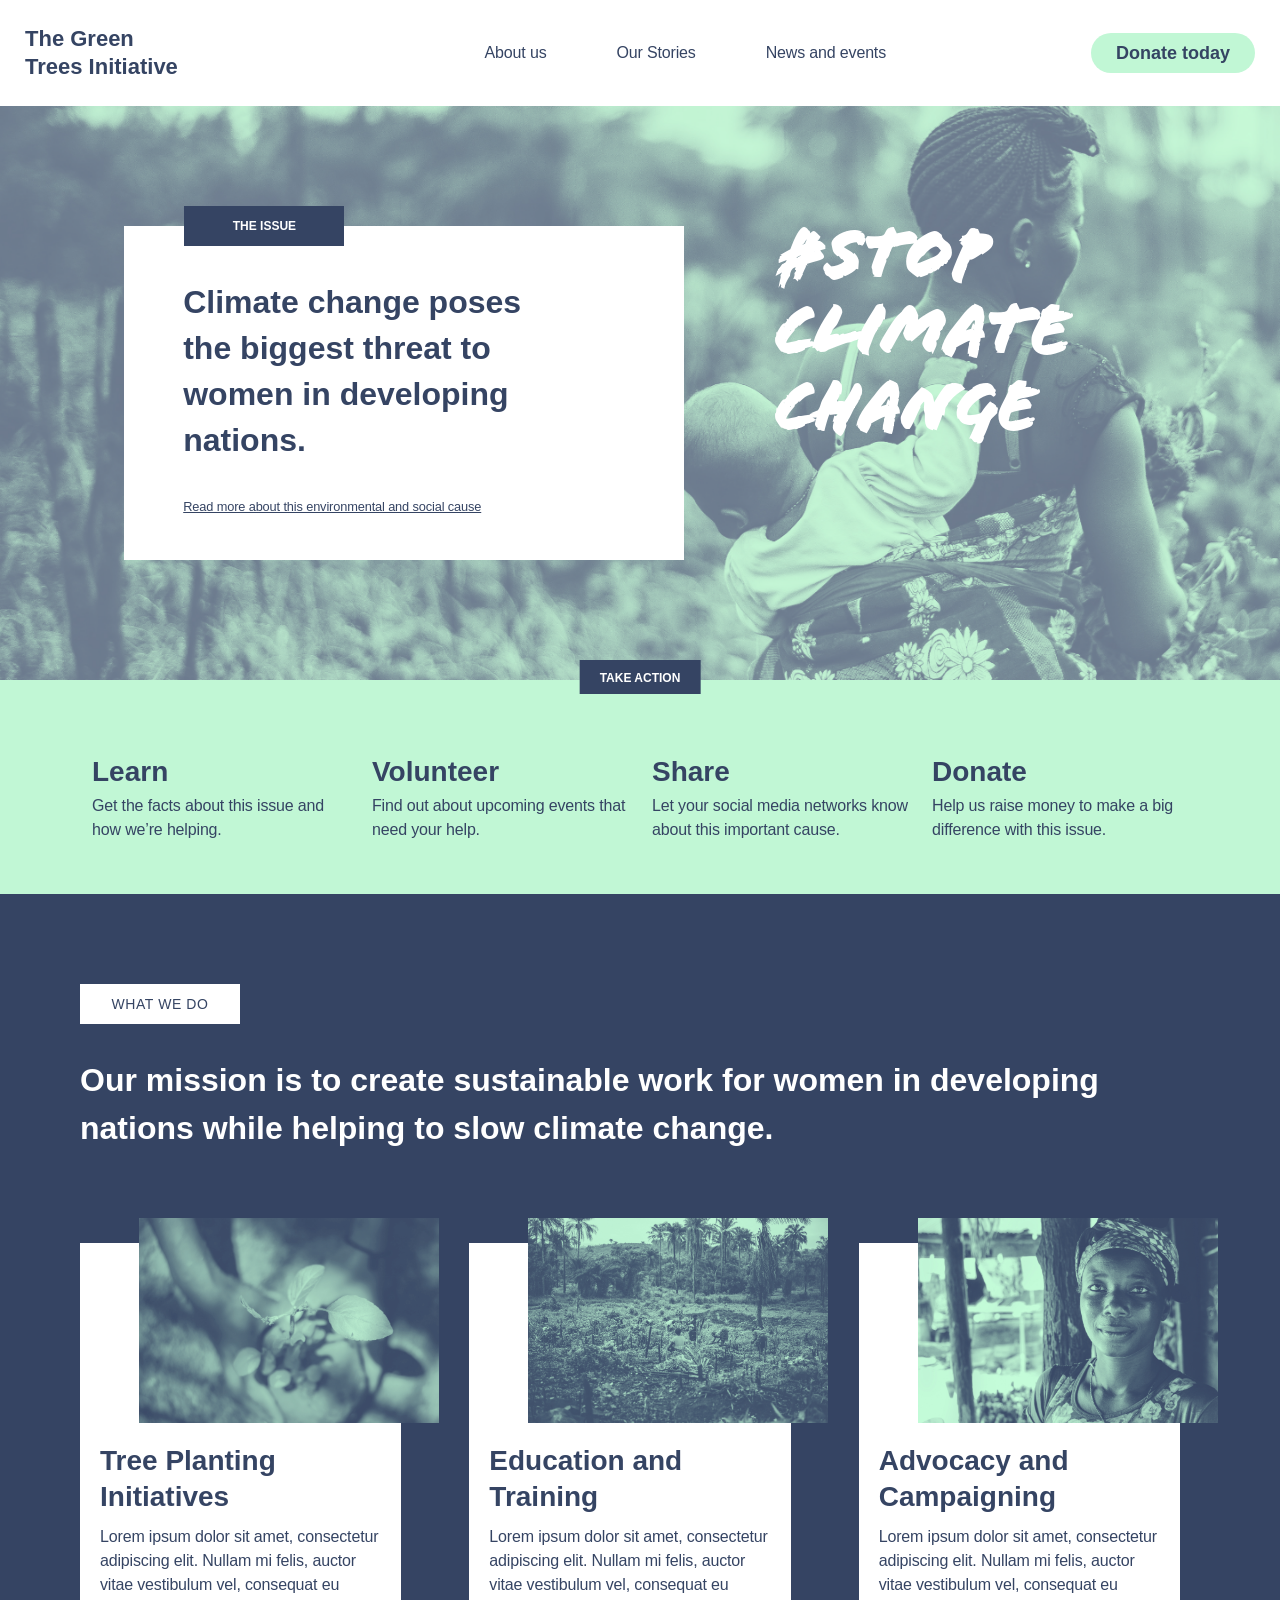
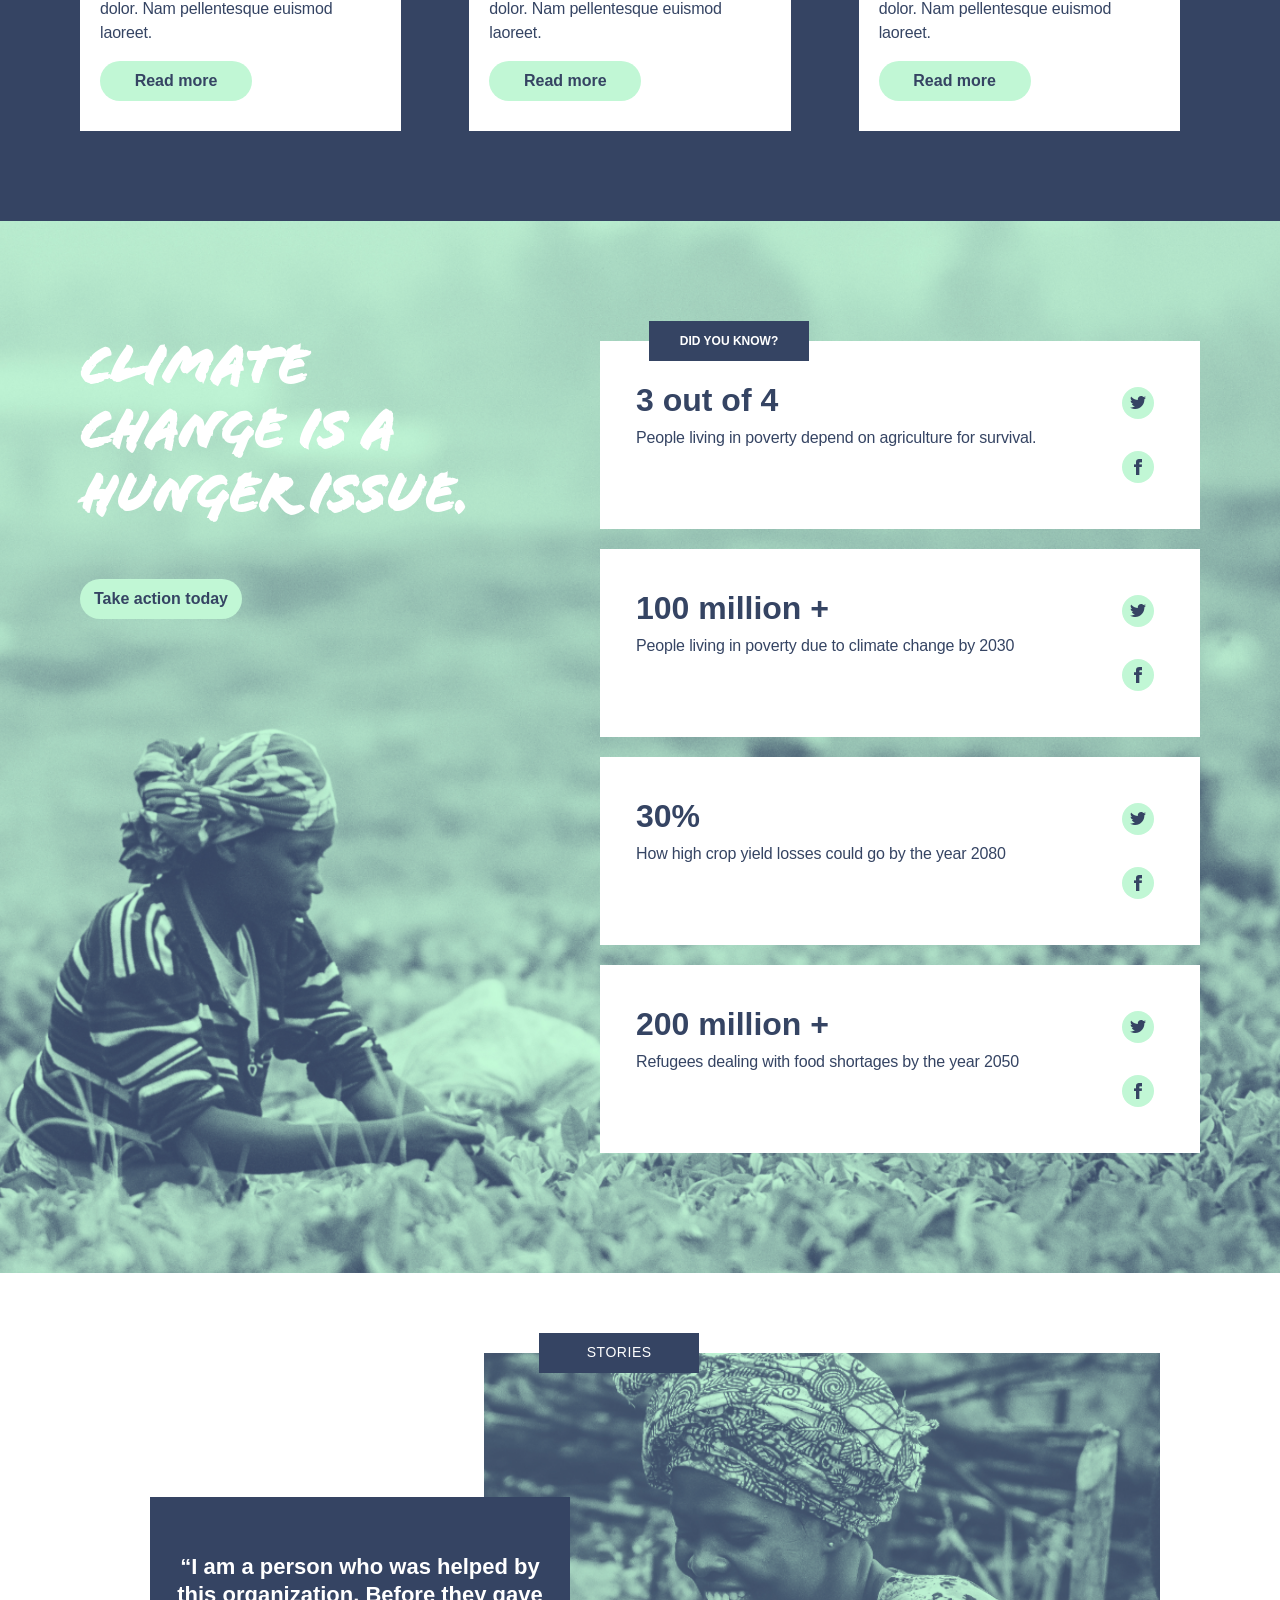
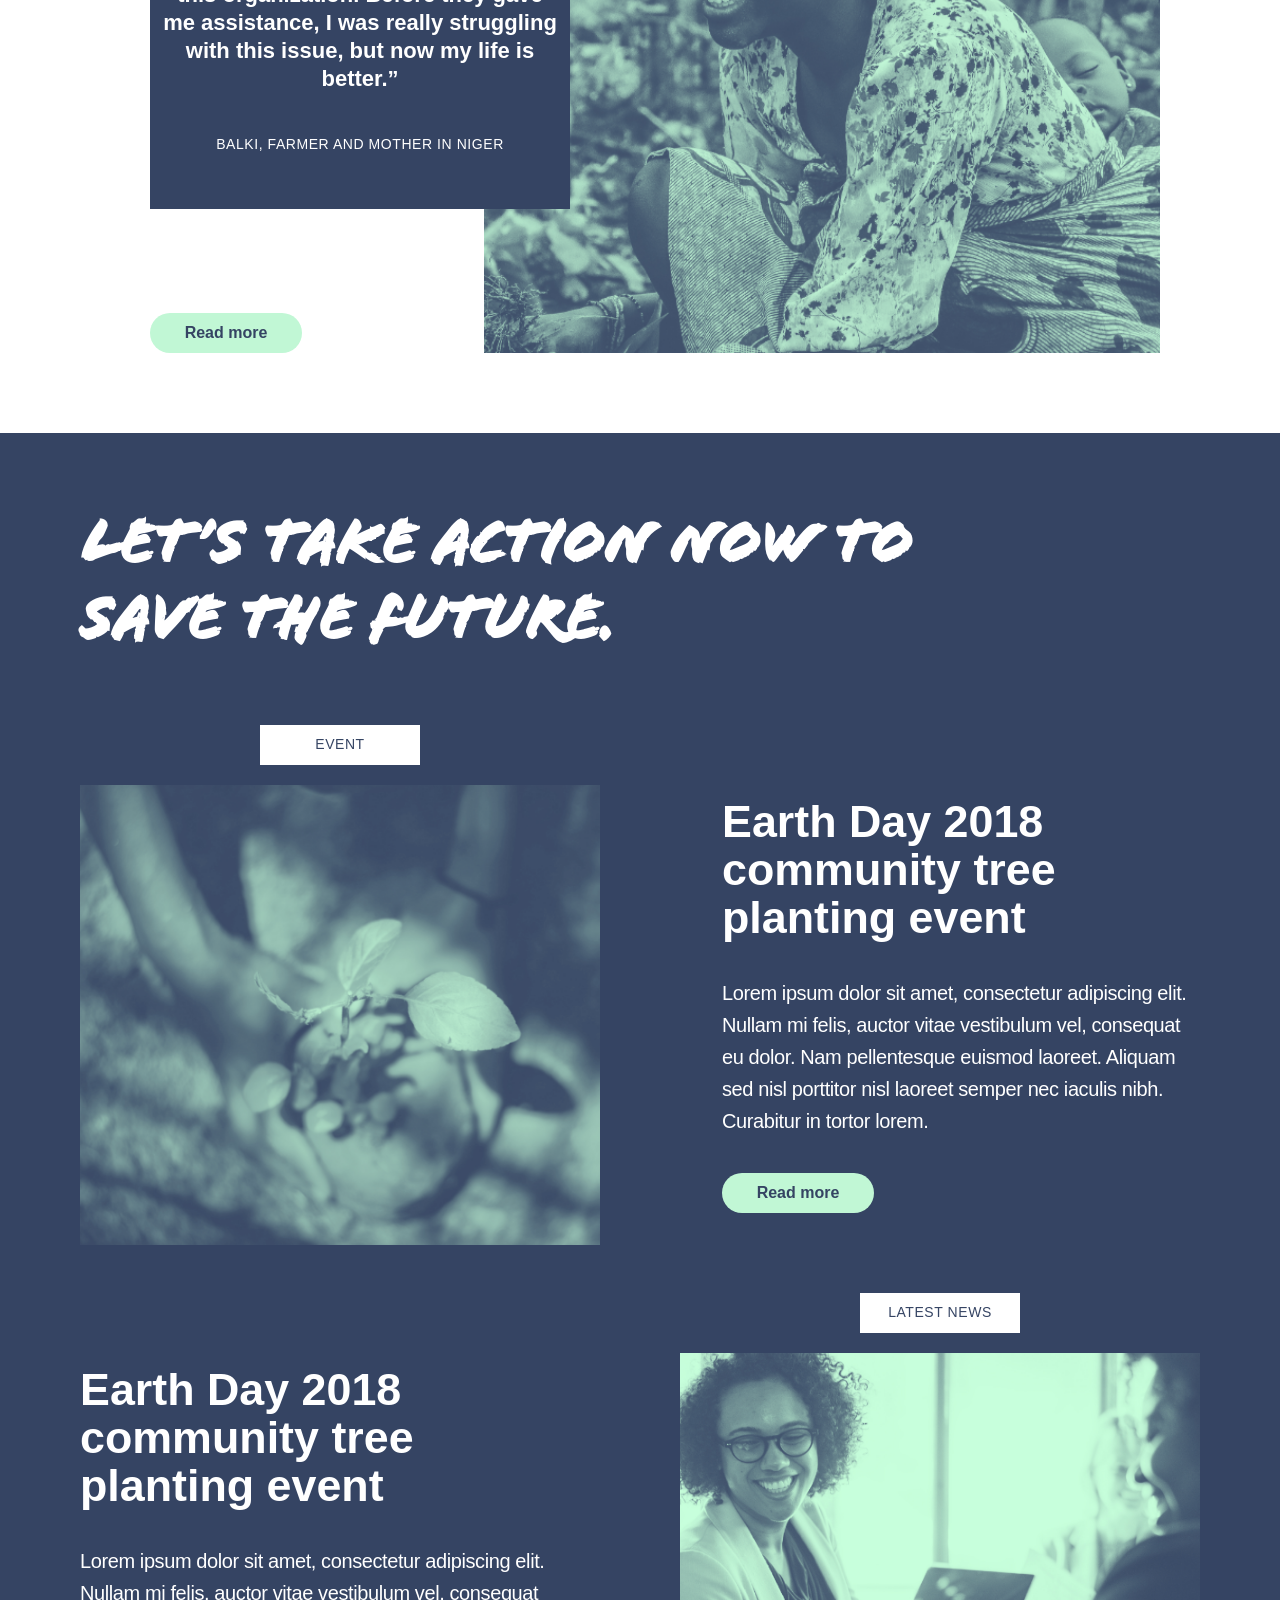
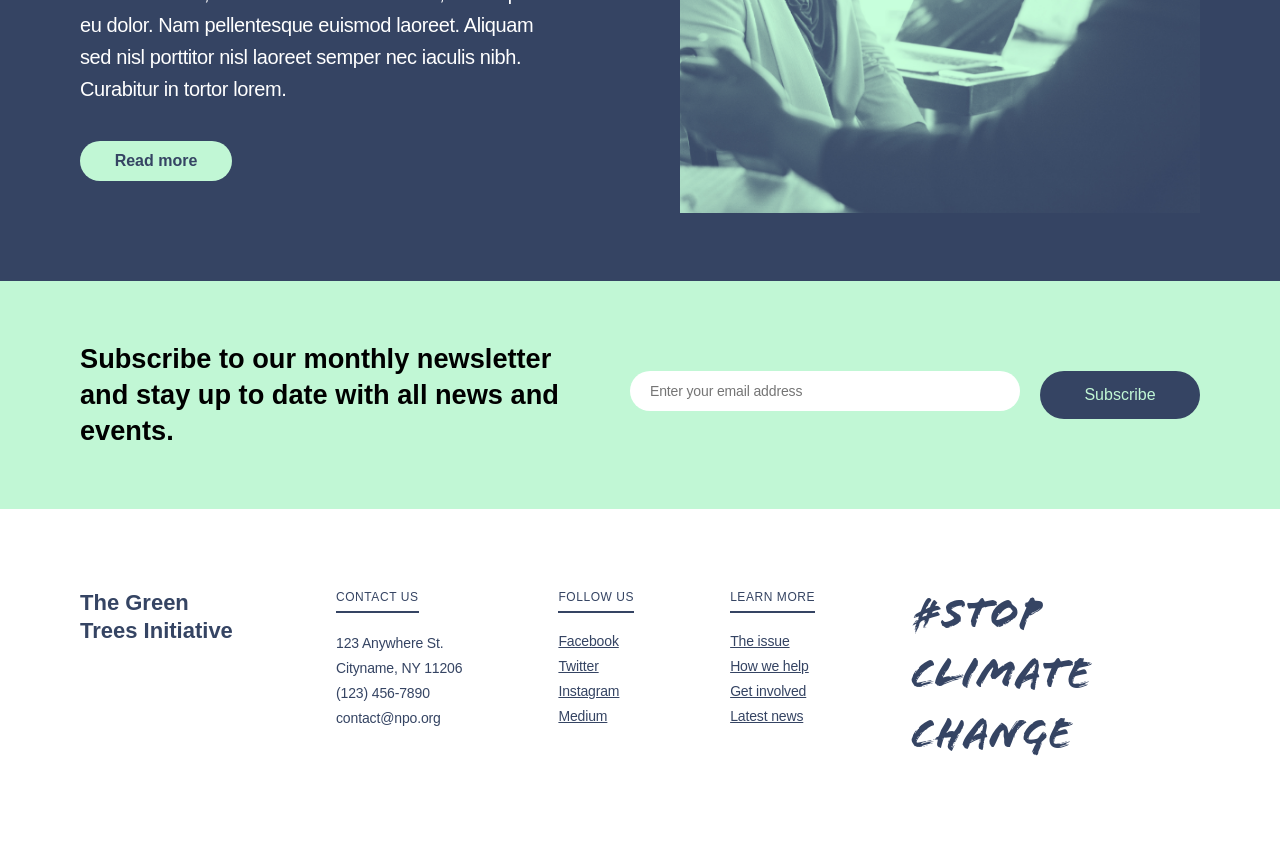
==== commit b0b6dd63: "small changes" ====
--- a/main.html
+++ b/main.html
@@ -3,7 +3,7 @@
   <head>
     <meta charset="UTF-8" />
     <meta name="viewport" content="width=device-width, initial-scale=1.0" />
-    <link rel="stylesheet" href="main.css" />
+    <link rel="stylesheet" href="./main.css" />
     <title>Document</title>
   </head>
   <body>
--- a/main.css
+++ b/main.css
@@ -1,6 +1,6 @@
 @font-face {
   font-family: Flood;
-  src: url("./assets/Flood\ Std\ Regular.otf");
+  src: url("./assets/Flood-Std-Regular.otf");
 }
 
 body {
@@ -1167,17 +1167,32 @@
   .intiate-list {
     display: flex;
     gap: 3rem;
+    align-items: stretch;
+  }
+
+  .intiate {
+    flex: 1;
+    display: flex;
+    flex-direction: column;
+    margin-right: 20px;
   }
   .intiate-img {
-    left: 58%;
-    height: 40%;
+    width: 300px;
+    height: 230px;
+    object-fit: cover;
+    left: 65%;
+  }
+  .intiate-info {
+    flex: 1;
+    display: flex;
+    flex-direction: column;
   }
   .intiate-title {
     text-align: left;
     font-size: 1.75rem;
     line-height: 2.25rem;
     margin-bottom: 10px;
-    margin-top: 10px;
+    margin-top: 50px;
   }
   .intiate-text {
     width: auto;
@@ -1189,6 +1204,7 @@
   }
   .read-more-btn {
     align-self: flex-start;
+    margin-top: auto;
   }
   .change {
     background-image: url("./assets/home/Did\ you\ know\ background-desktop.png");
@@ -1220,6 +1236,21 @@
     top: -20px;
     left: 21.5%;
   }
+  .change-item {
+    display: flex;
+    align-items: flex-start;
+  }
+
+  .item-info {
+    flex: 1;
+  }
+
+  .social-media-links {
+    display: flex;
+    flex-direction: column;
+    gap: 12px;
+    margin-left: auto;
+  }
   .item-title {
     font-size: 2rem;
     line-height: 20px;
@@ -1240,15 +1271,21 @@
   .story {
     flex-direction: row-reverse;
     padding: 80px;
+    position: relative;
+    max-width: 1200px;
+    margin: 0 auto;
   }
   .story-image {
-    width: 60%;
-    height: 100%;
+    width: 65%;
+    position: relative;
+    max-width: 680px;
+    height: auto;
   }
   .story-info {
     position: absolute;
-    left: 10%;
+    left: 110px;
     width: 38%;
+    max-width: 420px;
   }
   .story-lable {
     left: 20%;
@@ -1266,7 +1303,7 @@
   .story .read-more-btn {
     position: absolute;
     align-self: flex-end;
-    left: 10%;
+    left: 110px;
   }
   .future {
     padding: 80px;
@@ -1316,12 +1353,14 @@
     letter-spacing: -0.025rem;
   }
   .future-lable {
-    left: 720px;
-    top: -20px;
+    position: relative;
+    display: flex;
+    align-self: start;
   }
   .future-item-2 .future-lable {
-    right: 400px;
-    left: -410px;
+    position: relative;
+    display: flex;
+    align-self: flex-start;
   }
   .subscribe {
     flex-direction: row;
